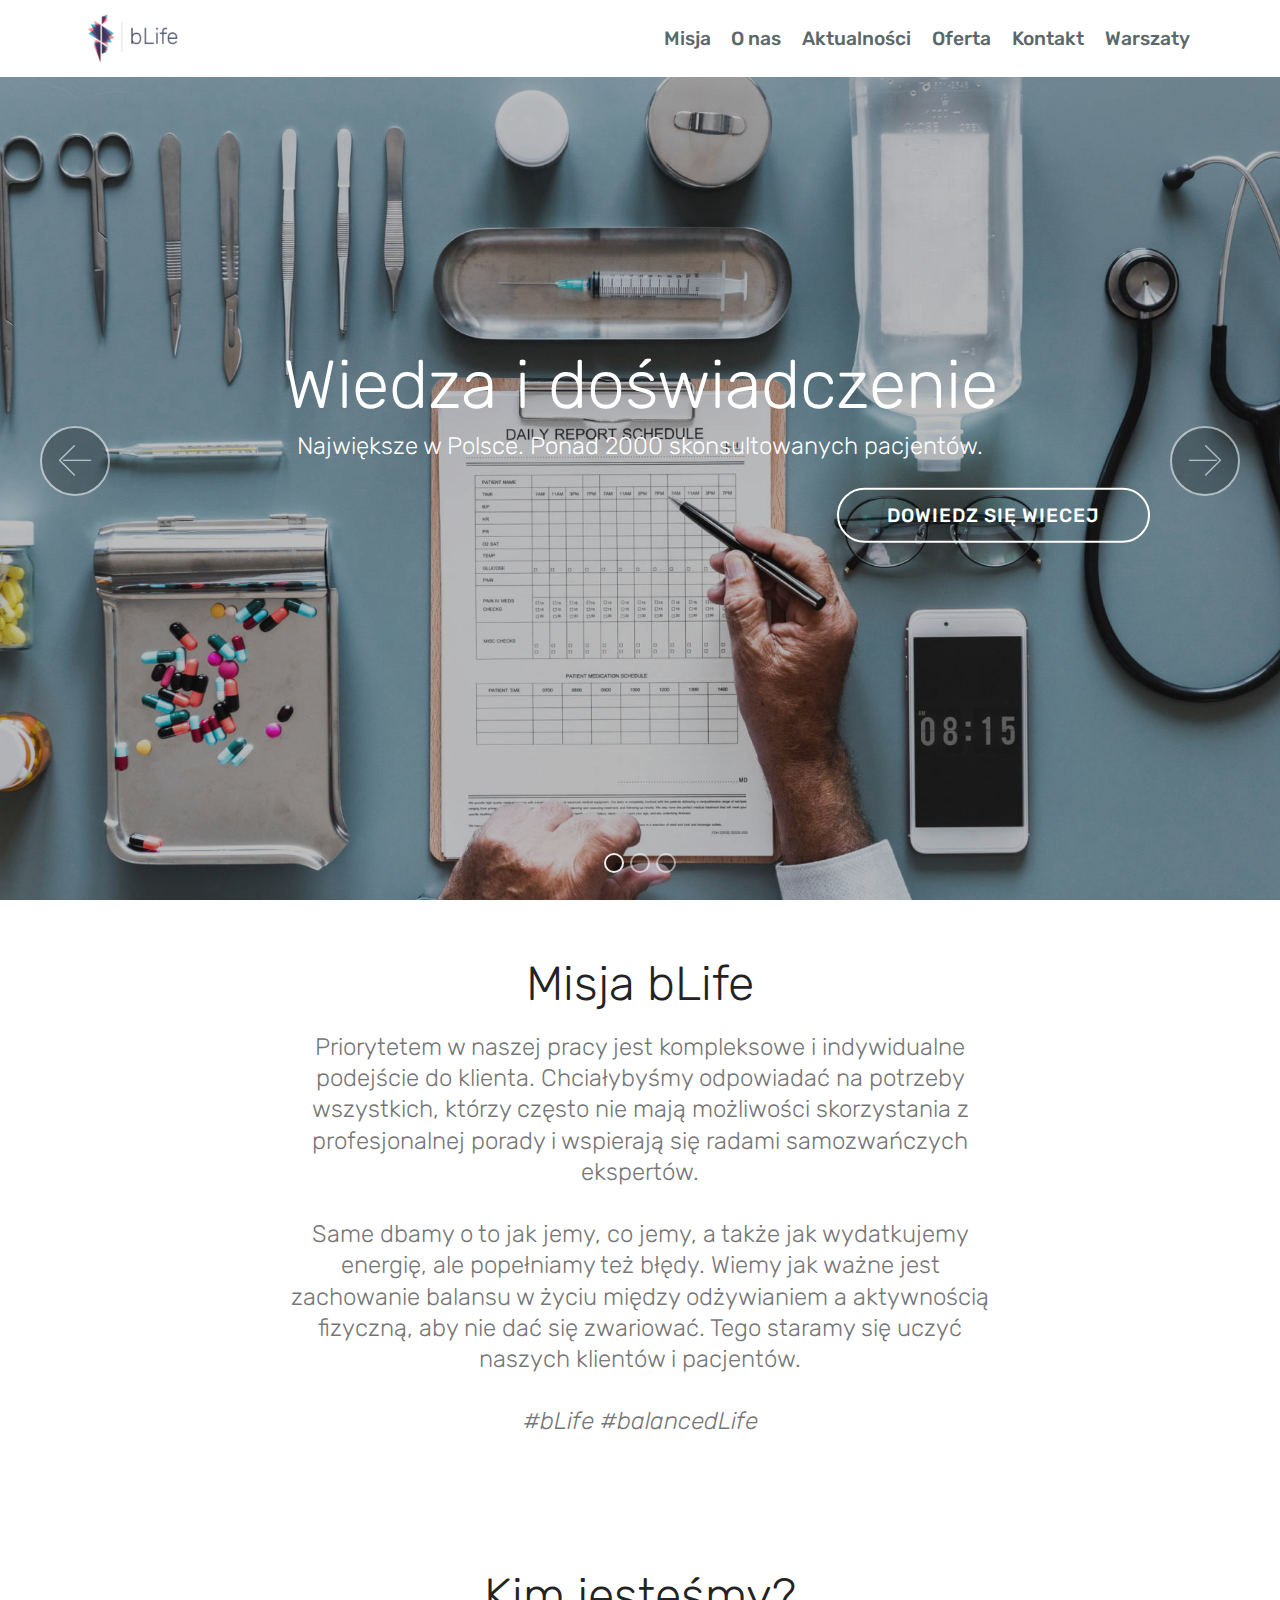
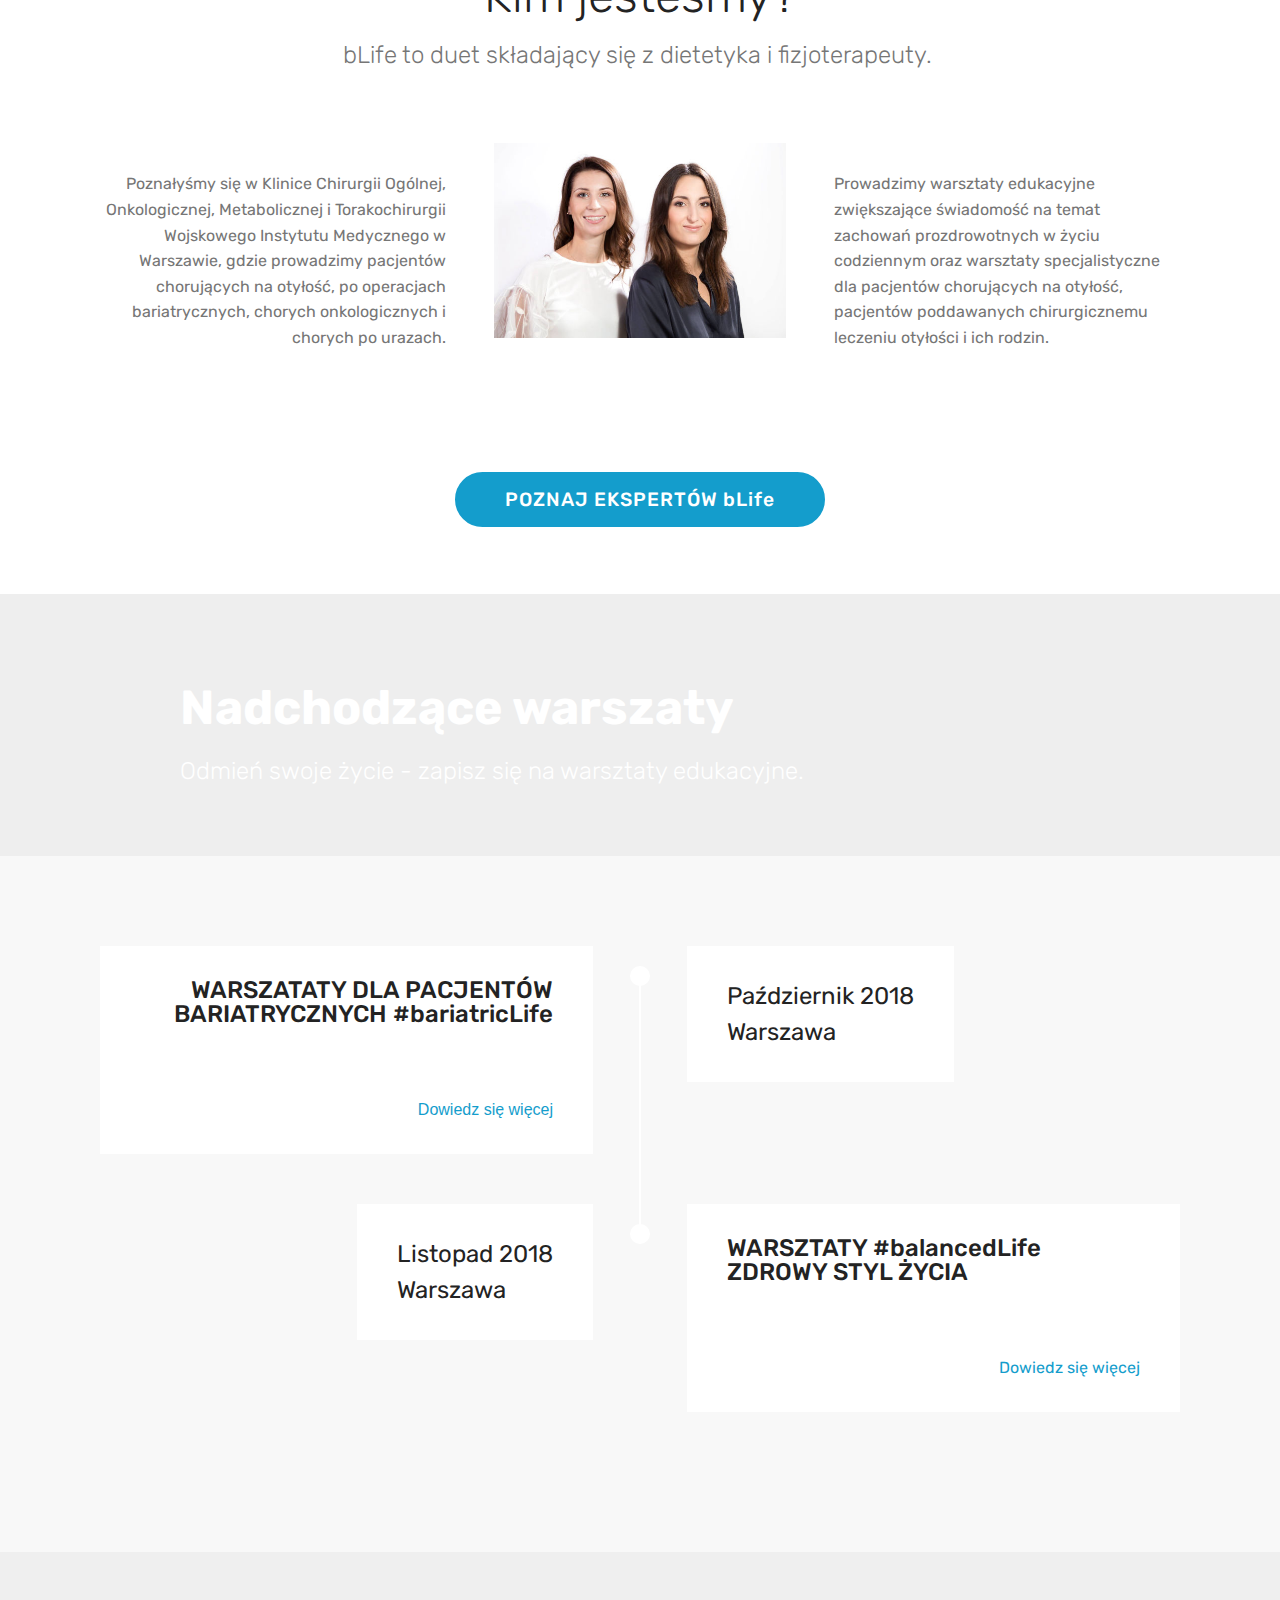
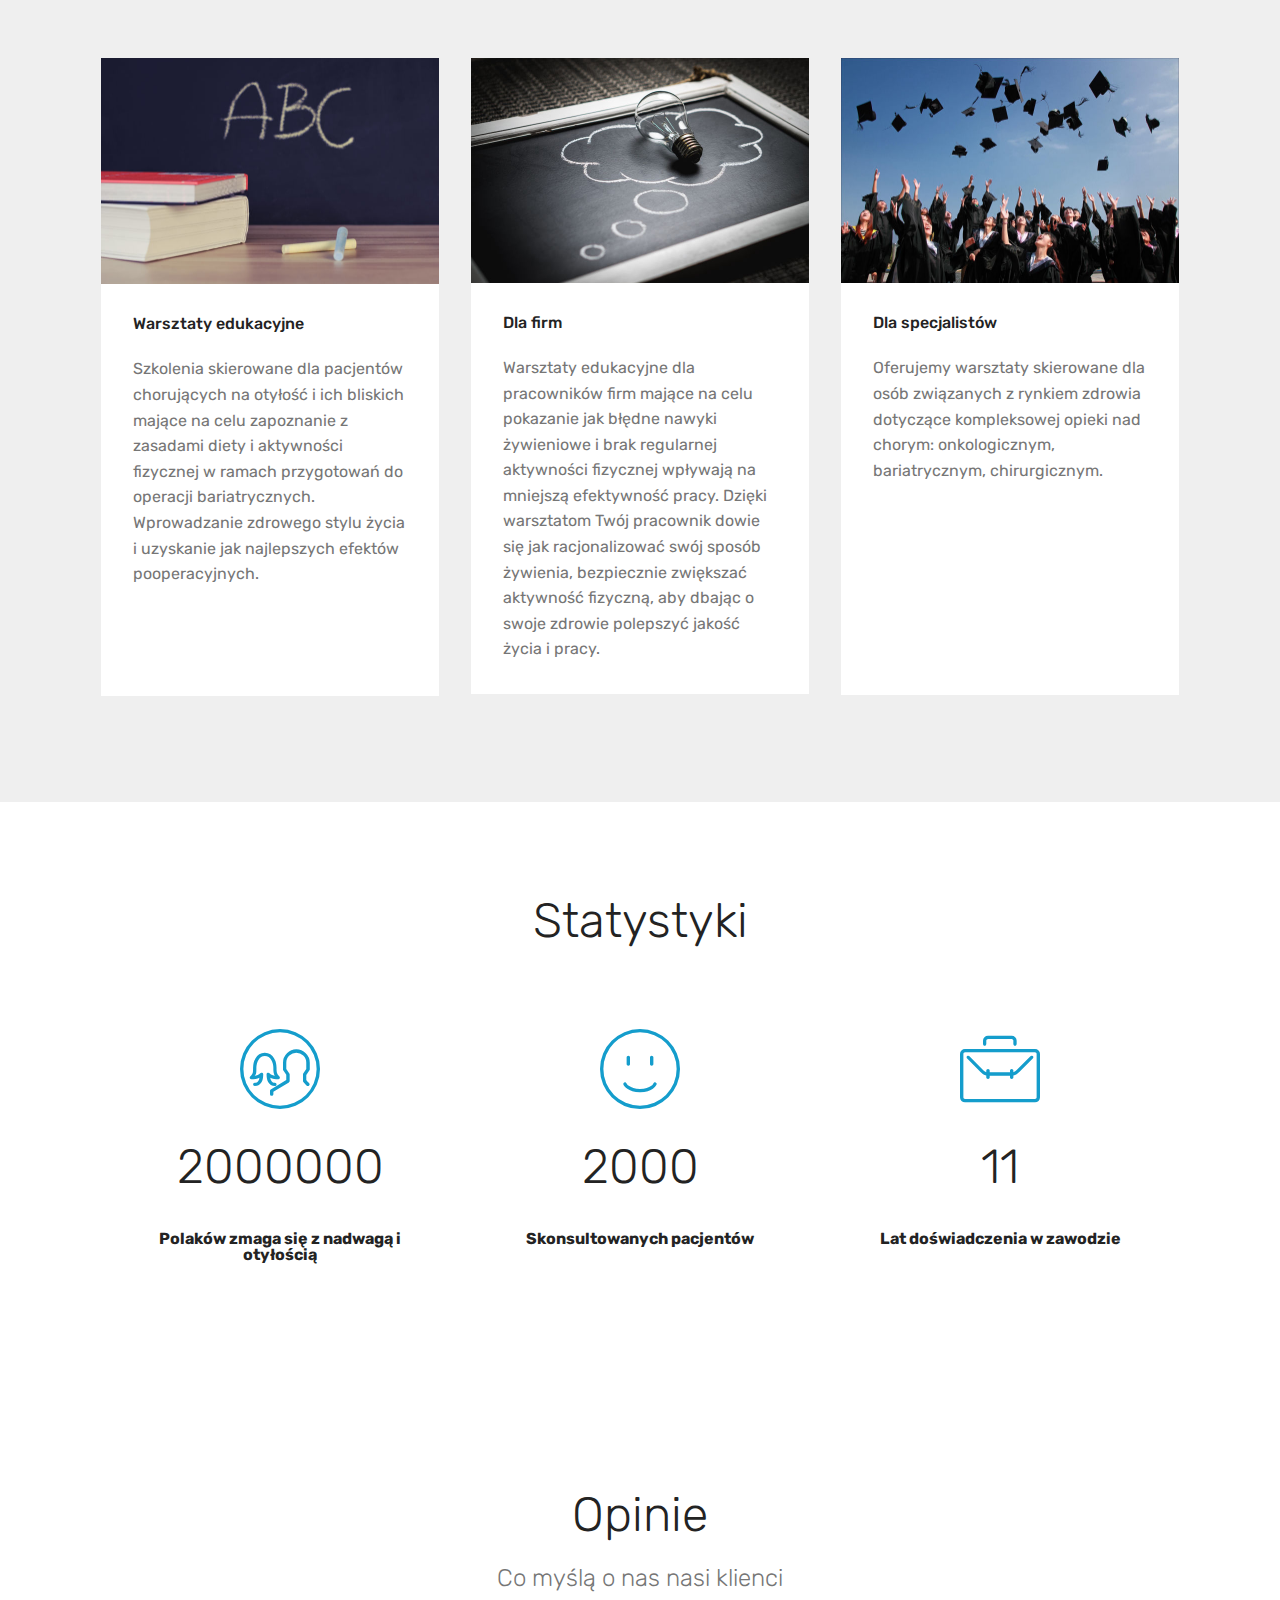
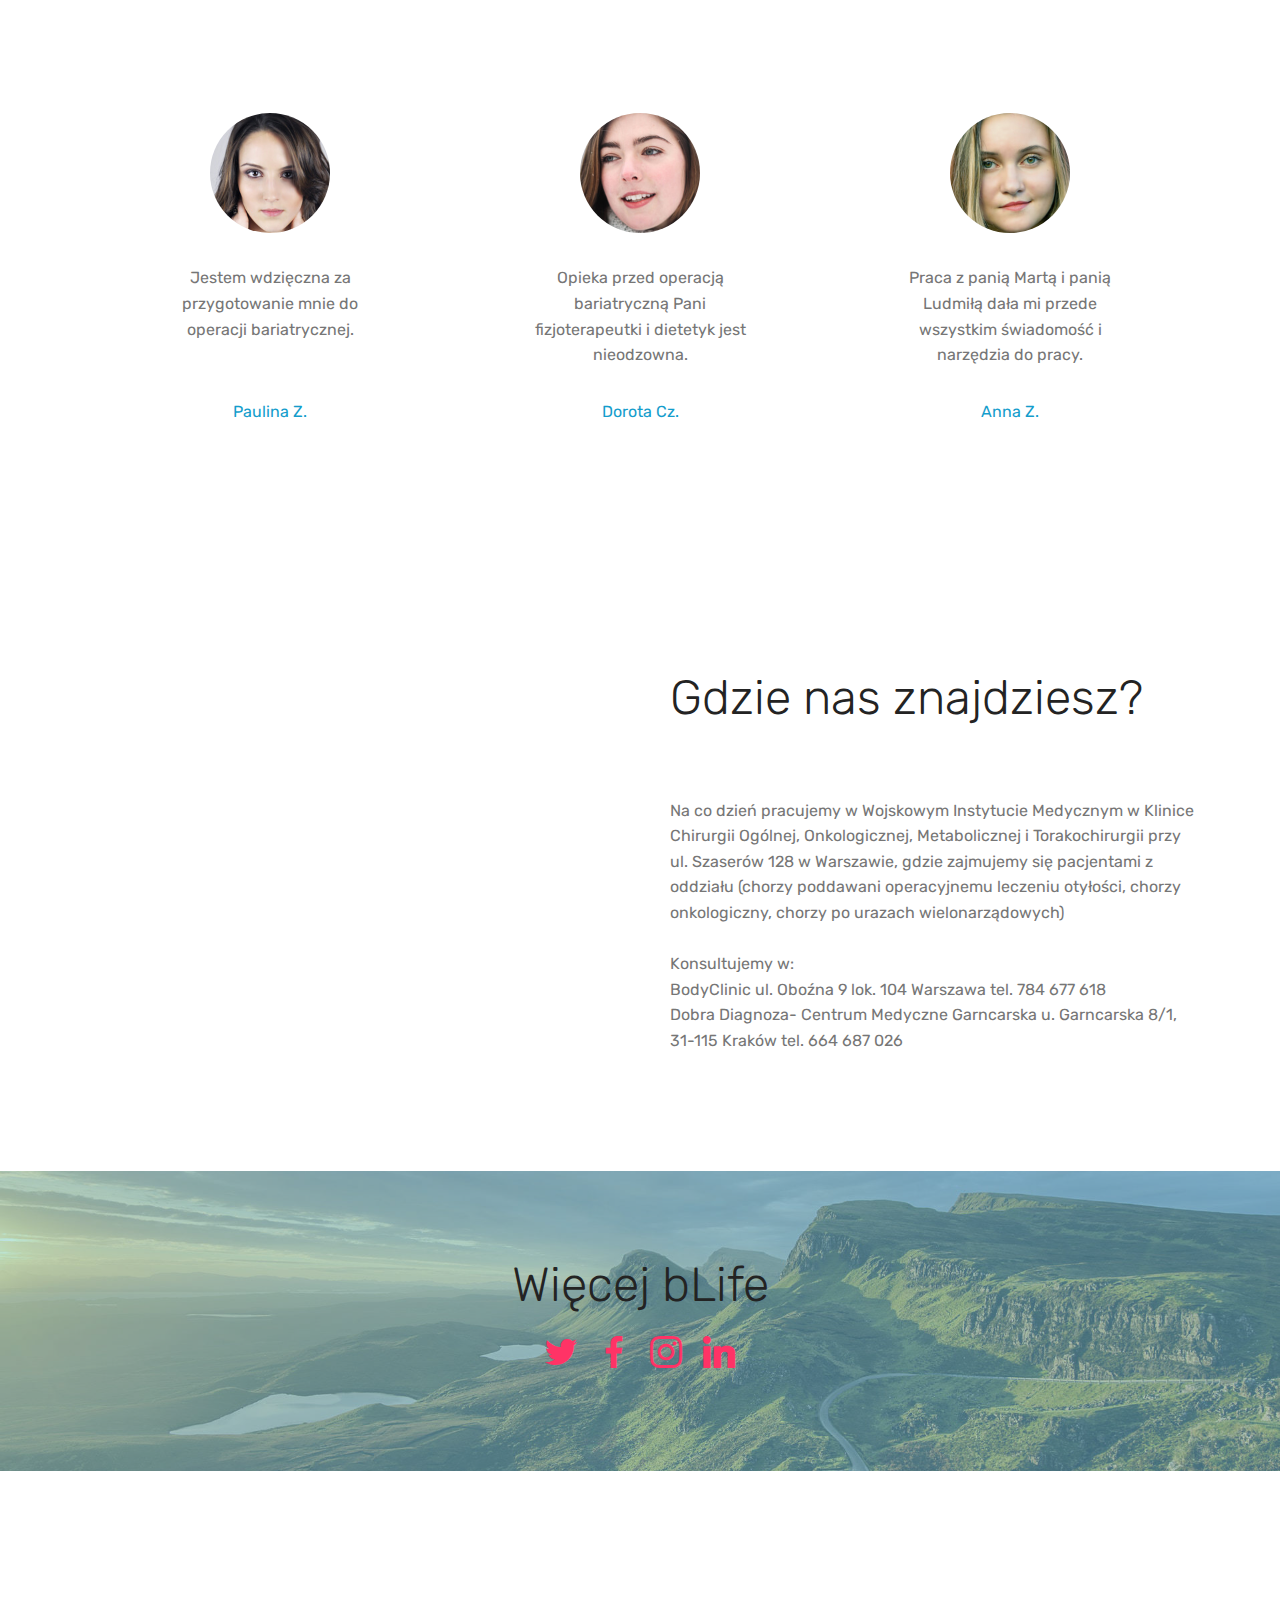
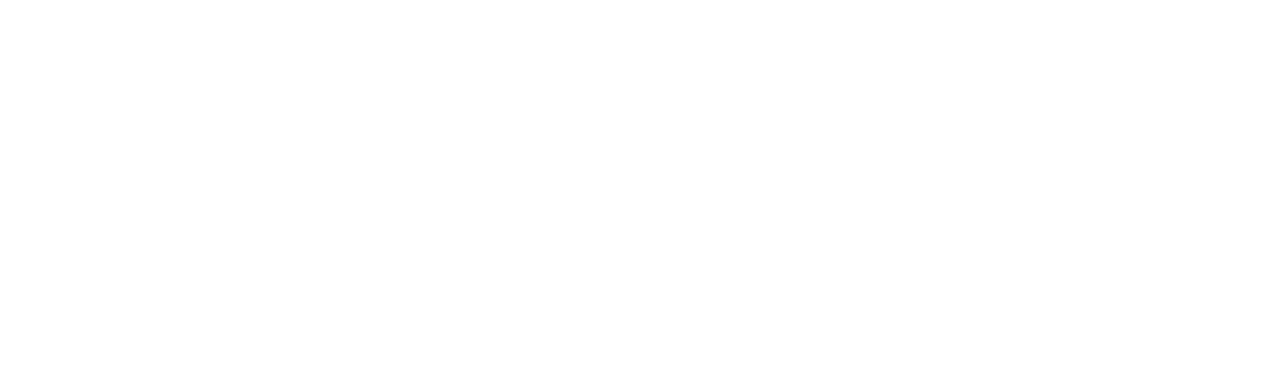
==== index.html @ ea05c424 "create github pages" ====
<!DOCTYPE html>
<html >
<head>
  <!-- Site made with Mobirise Website Builder v4.8.1, https://mobirise.com -->
  <meta charset="UTF-8">
  <meta http-equiv="X-UA-Compatible" content="IE=edge">
  <meta name="generator" content="Mobirise v4.8.1, mobirise.com">
  <meta name="viewport" content="width=device-width, initial-scale=1, minimum-scale=1">
  <link rel="shortcut icon" href="assets/images/logo-122x71.png" type="image/x-icon">
  <meta name="description" content="">
  <title>Home</title>
  <link rel="stylesheet" href="assets/web/assets/mobirise-icons/mobirise-icons.css">
  <link rel="stylesheet" href="assets/tether/tether.min.css">
  <link rel="stylesheet" href="assets/bootstrap/css/bootstrap.min.css">
  <link rel="stylesheet" href="assets/bootstrap/css/bootstrap-grid.min.css">
  <link rel="stylesheet" href="assets/bootstrap/css/bootstrap-reboot.min.css">
  <link rel="stylesheet" href="assets/dropdown/css/style.css">
  <link rel="stylesheet" href="assets/socicon/css/styles.css">
  <link rel="stylesheet" href="assets/theme/css/style.css">
  <link rel="stylesheet" href="assets/mobirise/css/mbr-additional.css" type="text/css">
  
  
  
</head>
<body>
  <section class="menu cid-qMGt1r6FZV" once="menu" id="menu2-m">

    

    <nav class="navbar navbar-expand beta-menu navbar-dropdown align-items-center navbar-fixed-top navbar-toggleable-sm">
        <button class="navbar-toggler navbar-toggler-right" type="button" data-toggle="collapse" data-target="#navbarSupportedContent" aria-controls="navbarSupportedContent" aria-expanded="false" aria-label="Toggle navigation">
            <div class="hamburger">
                <span></span>
                <span></span>
                <span></span>
                <span></span>
            </div>
        </button>
        <div class="menu-logo">
            <div class="navbar-brand">
                <span class="navbar-logo">
                    <a href="index.html">
                        <img src="assets/images/logo-122x71.png" alt="Mobirise" title="" style="height: 3.8rem;">
                    </a>
                </span>
                
            </div>
        </div>
        <div class="collapse navbar-collapse" id="navbarSupportedContent">
            <ul class="navbar-nav nav-dropdown nav-right" data-app-modern-menu="true"><li class="nav-item">
                    <a class="nav-link link text-warning display-4" href="index.html#content4-13">
                        Misja</a>
                </li>
                <li class="nav-item">
                    <a class="nav-link link text-warning display-4" href="index.html#features12-11">
                        O nas</a>
                </li><li class="nav-item"><a class="nav-link link text-warning display-4" href="index.html#info3-t">
                        Aktualności</a></li><li class="nav-item"><a class="nav-link link text-warning display-4" href="index.html#features3-p">
                        Oferta</a></li><li class="nav-item"><a class="nav-link link text-warning display-4" href="index.html#form4-19">
                        Kontakt</a></li><li class="nav-item"><a class="nav-link link text-warning display-4" href="page6.html">
                        Warszaty</a></li></ul>
            
        </div>
    </nav>
</section>

<section class="engine"><a href="https://mobiri.se">Mobirise</a></section><section class="carousel slide cid-qMGsNWtSml" data-interval="false" id="slider1-l">

    

    <div class="full-screen"><div class="mbr-slider slide carousel" data-pause="true" data-keyboard="false" data-ride="carousel" data-interval="4000"><ol class="carousel-indicators"><li data-app-prevent-settings="" data-target="#slider1-l" class=" active" data-slide-to="0"></li><li data-app-prevent-settings="" data-target="#slider1-l" data-slide-to="1"></li><li data-app-prevent-settings="" data-target="#slider1-l" data-slide-to="2"></li></ol><div class="carousel-inner" role="listbox"><div class="carousel-item slider-fullscreen-image active" data-bg-video-slide="false" style="background-image: url(assets/images/aerial-aerial-view-application-935869-2000x1255.jpg);"><div class="container container-slide"><div class="image_wrapper"><div class="mbr-overlay" style="opacity: 0.3; background-color: rgb(35, 35, 35);"></div><img src="assets/images/aerial-aerial-view-application-935869-2000x1255.jpg"><div class="carousel-caption justify-content-center"><div class="col-10 align-right"><h2 class="mbr-fonts-style display-1">Wiedza i doświadczenie</h2><p class="lead mbr-text mbr-fonts-style display-5">Największe w Polsce. Ponad 2000 skonsultowanych pacjentów.<br></p><div class="mbr-section-btn" buttons="0"> <a class="btn  btn-white-outline display-4" href="page9.html">DOWIEDZ SIĘ WIECEJ</a></div></div></div></div></div></div><div class="carousel-item slider-fullscreen-image" data-bg-video-slide="false" style="background-image: url(assets/images/arch-bridge-clouds-814499-2000x1333.jpg);"><div class="container container-slide"><div class="image_wrapper"><div class="mbr-overlay" style="opacity: 0.2; background-color: rgb(35, 35, 35);"></div><img src="assets/images/arch-bridge-clouds-814499-2000x1333.jpg"><div class="carousel-caption justify-content-center"><div class="col-10 align-right"><h2 class="mbr-fonts-style display-1">Bariatria - odzyskaj kontrolę</h2><p class="lead mbr-text mbr-fonts-style display-5">WARSZATATY DLA PACJENTÓW BARIATRYCZNYCH #bariatricLife</p><div class="mbr-section-btn" buttons="0"> <a class="btn  btn-white-outline display-4" href="page3.html">DOWIEDZ SIĘ WIĘCEJ</a></div></div></div></div></div></div><div class="carousel-item slider-fullscreen-image" data-bg-video-slide="false" style="background-image: url(assets/images/adult-aerobics-backlit-248139-2000x979.jpg);"><div class="container container-slide"><div class="image_wrapper"><div class="mbr-overlay" style="opacity: 0.4; background-color: rgb(35, 35, 35);"></div><img src="assets/images/adult-aerobics-backlit-248139-2000x979.jpg"><div class="carousel-caption justify-content-center"><div class="col-10 align-right"><h2 class="mbr-fonts-style display-1">Zdrowy styl życia</h2><p class="lead mbr-text mbr-fonts-style display-5">Żyj świadomie.</p><div class="mbr-section-btn" buttons="0"> <a class="btn  btn-white-outline display-4" href="page4.html">DOWIEDZ SIĘ WIĘCEJ</a> </div></div></div></div></div></div></div><a data-app-prevent-settings="" class="carousel-control carousel-control-prev" role="button" data-slide="prev" href="#slider1-l"><span aria-hidden="true" class="mbri-left mbr-iconfont"></span><span class="sr-only">Previous</span></a><a data-app-prevent-settings="" class="carousel-control carousel-control-next" role="button" data-slide="next" href="#slider1-l"><span aria-hidden="true" class="mbri-right mbr-iconfont"></span><span class="sr-only">Next</span></a></div></div>

</section>

<section class="mbr-section content4 cid-qP1D4vg58e" id="content4-13">

    

    <div class="container">
        <div class="media-container-row">
            <div class="title col-12 col-md-8">
                <h2 class="align-center pb-3 mbr-fonts-style display-2">
                    Misja bLife</h2>
                <h3 class="mbr-section-subtitle align-center mbr-light mbr-fonts-style display-5">Priorytetem w naszej pracy jest kompleksowe i indywidualne podejście do klienta. Chciałybyśmy odpowiadać na potrzeby wszystkich, którzy często nie mają możliwości skorzystania z profesjonalnej porady i wspierają się radami samozwańczych ekspertów. 
<br><br><div>Same dbamy o to jak jemy, co jemy, a także jak wydatkujemy energię, ale popełniamy też błędy. Wiemy jak ważne jest zachowanie balansu w życiu między odżywianiem a aktywnością fizyczną, aby nie dać się zwariować. Tego staramy się uczyć naszych klientów i pacjentów.</div><br><div>
</div><div><em>#bLife #balancedLife
</em></div><div><br></div></h3>
                
            </div>
        </div>
    </div>
</section>

<section class="features12 cid-qP1zQJxTZ8" id="features12-11">
    
    

    

    <div class="container">
        <h2 class="mbr-section-title pb-2 mbr-fonts-style display-2">
            Kim jesteśmy?</h2>
        <h3 class="mbr-section-subtitle pb-3 mbr-fonts-style display-5">bLife to duet składający się z dietetyka i fizjoterapeuty.&nbsp;</h3>

        <div class="media-container-row pt-5">
            <div class="block-content align-right">
                <div class="card pl-3 pr-3 pb-5">
                    <div class="mbr-card-img-title">
                        
                        <div class="mbr-crt-title">
                            <h4 class="card-title py-2 mbr-crt-title mbr-fonts-style display-7"></h4>
                        </div>
                    </div>                

                    <div class="card-box">
                        <p class="mbr-text mbr-section-text mbr-fonts-style display-7">Poznałyśmy się w Klinice Chirurgii Ogólnej, Onkologicznej, Metabolicznej i Torakochirurgii Wojskowego Instytutu Medycznego w Warszawie, gdzie prowadzimy pacjentów chorujących na otyłość, po operacjach bariatrycznych, chorych onkologicznych i chorych po urazach.
<br>
<br>
<br></p>
                    </div>
                </div>

                
            </div>

            <div class="mbr-figure" style="width: 32%;">
                <img src="assets/images/26732867-2016578991957219-1983521747-o-582x388.jpg" alt="Mobirise" title="">
            </div>

            <div class="block-content align-left  ">
                <div class="card pl-3 pr-3 pb-5">
                    <div class="mbr-card-img-title">
                        
                        <div class="mbr-crt-title">
                            <h4 class="card-title py-2 mbr-crt-title mbr-fonts-style display-7"></h4>
                        </div>
                    </div>                

                    <div class="card-box">
                        <p class="mbr-text mbr-section-text mbr-fonts-style display-7">Prowadzimy warsztaty edukacyjne zwiększające świadomość na temat zachowań prozdrowotnych w życiu codziennym oraz warsztaty specjalistyczne dla pacjentów chorujących na otyłość, pacjentów poddawanych chirurgicznemu leczeniu
otyłości i ich rodzin.
<br><br></p>
                    </div>
                </div>

                
            </div>
        </div>
    </div>
</section>

<section class="mbr-section content8 cid-qP1DQpTOX3" id="content8-15">

    

    <div class="container">
        <div class="media-container-row title">
            <div class="col-12 col-md-8">
                <div class="mbr-section-btn align-center"><a class="btn btn-primary display-4" href="page5.html">POZNAJ EKSPERTÓW bLife</a></div>
            </div>
        </div>
    </div>
</section>

<section class="mbr-section info3 cid-qMGD9cd77c mbr-parallax-background" id="info3-t">

    

    

    <div class="container">
        <div class="row justify-content-center">
            <div class="media-container-column title col-12 col-md-10">
                <h2 class="align-left mbr-bold mbr-white pb-3 mbr-fonts-style display-2">Nadchodzące warszaty</h2>
                <h3 class="mbr-section-subtitle align-left mbr-light mbr-white pb-3 mbr-fonts-style display-5">Odmień swoje życie - zapisz się na warsztaty edukacyjne.</h3>
                
                
            </div>
        </div>
    </div>
</section>

<section class="timeline1 cid-qMGudScsGZ" id="timeline1-o">

    

    

    <div class="container align-center">
        
        

        <div class="container timelines-container" mbri-timelines="">
            <div class="row timeline-element reverse separline">      
                 <div class="timeline-date-panel col-xs-12 col-md-6  align-left">         
                    <div class="time-line-date-content">
                        <p class="mbr-timeline-date mbr-fonts-style display-5">Październik 2018<br>Warszawa</p>
                    </div>
                </div>
           <span class="iconBackground"></span>
            <div class="col-xs-12 col-md-6 align-right">
                <div class="timeline-text-content">
                    <h4 class="mbr-timeline-title pb-3 mbr-fonts-style display-5">WARSZATATY DLA PACJENTÓW BARIATRYCZNYCH #bariatricLife<div><br></div></h4>
                    <p class="mbr-timeline-text mbr-fonts-style display-7"></p><p></p><strong><br></strong><p><a href="page3.html">Dowiedz się więcej</a><br></p><p></p>
                 </div>
            </div>
            </div>

            <div class="row timeline-element ">
                <div class="timeline-date-panel col-xs-12 col-md-6 align-right">
                    <div class="time-line-date-content">
                        <p class="mbr-timeline-date mbr-fonts-style display-5">Listopad 2018<br>Warszawa</p>
                    </div>
                </div>
                <span class="iconBackground"></span>
                <div class="col-xs-12 col-md-6 align-left ">
                    <div class="timeline-text-content">
                        <h4 class="mbr-timeline-title pb-3 mbr-fonts-style display-5">WARSZTATY #balancedLife<div>ZDROWY STYL ŻYCIA</div><br><div><br></div></h4>
                        <p class="mbr-timeline-text mbr-fonts-style display-7"><strong><a href="page4.html">Dowiedz się więcej</a></strong><br>
                        </p>
                    </div>
                </div>
            </div> 


            

            


            


            

            

            

            

            

            

            
        </div>
    </div>
</section>

<section class="features3 cid-qMGuoG91HP" id="features3-p">

    

    
    <div class="container">
        <div class="media-container-row">
            <div class="card p-3 col-12 col-md-6 col-lg-4">
                <div class="card-wrapper">
                    <div class="card-img">
                        <img src="assets/images/abc-books-chalk-265076-676x453.jpg" alt="Mobirise" title="">
                    </div>
                    <div class="card-box">
                        <h4 class="card-title mbr-fonts-style display-7">
                            Warsztaty edukacyjne</h4>
                        <p class="mbr-text mbr-fonts-style display-7">
                            Szkolenia skierowane dla pacjentów chorujących na otyłość i ich bliskich mające na celu zapoznanie z zasadami diety i aktywności fizycznej w ramach przygotowań do operacji bariatrycznych. Wprowadzanie zdrowego stylu życia i uzyskanie jak najlepszych efektów pooperacyjnych.<br><br><br><br>
                        </p>
                    </div>
                    
                </div>
            </div>

            <div class="card p-3 col-12 col-md-6 col-lg-4">
                <div class="card-wrapper">
                    <div class="card-img">
                        <img src="assets/images/blackboard-business-chalkboard-355988-676x450.jpg" alt="Mobirise" title="">
                    </div>
                    <div class="card-box">
                        <h4 class="card-title mbr-fonts-style display-7">Dla firm</h4>
                        <p class="mbr-text mbr-fonts-style display-7">
                            Warsztaty edukacyjne dla pracowników firm mające na celu pokazanie jak błędne nawyki żywieniowe i brak regularnej aktywności fizycznej wpływają na mniejszą efektywność pracy. Dzięki warsztatom Twój pracownik dowie się jak racjonalizować swój sposób żywienia, bezpiecznie zwiększać aktywność fizyczną, aby dbając o swoje zdrowie polepszyć jakość życia i pracy.
                        </p>
                    </div>
                    
                </div>
            </div>

            <div class="card p-3 col-12 col-md-6 col-lg-4">
                <div class="card-wrapper">
                    <div class="card-img">
                        <img src="assets/images/accomplishment-celebrate-ceremony-267885-676x451.jpg" alt="Mobirise" title="">
                    </div>
                    <div class="card-box">
                        <h4 class="card-title mbr-fonts-style display-7">
                            Dla specjalistów</h4>
                        <p class="mbr-text mbr-fonts-style display-7">
                            Oferujemy warsztaty skierowane dla osób związanych z rynkiem zdrowia dotyczące kompleksowej opieki nad chorym: onkologicznym, bariatrycznym, chirurgicznym.<br><br><br><br><br><br><br><br>
                        </p>
                    </div>
                    
                </div>
            </div>

            
        </div>
    </div>
</section>

<section class="counters1 counters cid-qMGAe0VBJx" id="counters1-q">

    

    

    <div class="container">
        <h2 class="mbr-section-title pb-3 align-center mbr-fonts-style display-2">
            Statystyki</h2>
        

        <div class="container pt-4 mt-2">
            <div class="media-container-row">
                <div class="card p-3 align-center col-12 col-md-6 col-lg-4">
                    <div class="panel-item p-3">
                        <div class="card-img pb-3">
                            <span class="mbr-iconfont mbri-users"></span>
                        </div>

                        <div class="card-text">
                            <h3 class="count pt-3 pb-3 mbr-fonts-style display-2">2000000</h3>
                            <h4 class="mbr-content-title mbr-bold mbr-fonts-style display-7"><br>Polaków zmaga się z nadwagą i otyłością</h4>
                            <p class="mbr-content-text mbr-fonts-style display-7"></p>
                        </div>
                    </div>
                </div>


                <div class="card p-3 align-center col-12 col-md-6 col-lg-4">
                    <div class="panel-item p-3">
                        <div class="card-img pb-3">
                            <span class="mbr-iconfont mbri-smile-face"></span>
                        </div>
                        <div class="card-text">
                            <h3 class="count pt-3 pb-3 mbr-fonts-style display-2">2000</h3>
                            <h4 class="mbr-content-title mbr-bold mbr-fonts-style display-7"><br>Skonsultowanych pacjentów</h4>
                            <p class="mbr-content-text mbr-fonts-style display-7"></p>
                        </div>
                    </div>
                </div>

                <div class="card p-3 align-center col-12 col-md-6 col-lg-4">
                    <div class="panel-item p-3">
                        <div class="card-img pb-3">
                            <span class="mbr-iconfont mbri-briefcase"></span>
                        </div>
                        <div class="card-text">
                            <h3 class="count pt-3 pb-3 mbr-fonts-style display-2"><p>
                                  11</p></h3>
                            <h4 class="mbr-content-title mbr-bold mbr-fonts-style display-7">Lat doświadczenia w zawodzie</h4>
                            <p class="mbr-content-text mbr-fonts-style display-7"></p>
                        </div>
                    </div>
                </div>


                
            </div>
        </div>
   </div>
</section>

<section class="testimonials1 cid-qMGAnN3MMc" id="testimonials1-r">

    

    
    <div class="container">
        <div class="media-container-row">
            <div class="title col-12 align-center">
                <h2 class="pb-3 mbr-fonts-style display-2">
                    Opinie</h2>
                <h3 class="mbr-section-subtitle mbr-light pb-3 mbr-fonts-style display-5">
                    Co myślą o nas nasi klienci</h3>
            </div>
        </div>
    </div>

    <div class="container pt-3 mt-2">
        <div class="media-container-row">
            <div class="mbr-testimonial p-3 align-center col-12 col-md-6 col-lg-4">
                <div class="panel-item p-3">
                    <div class="card-block">
                        <div class="testimonial-photo">
                            <img src="assets/images/face1.jpg">
                        </div>
                        <p class="mbr-text mbr-fonts-style display-7">Jestem wdzięczna za przygotowanie mnie do operacji bariatrycznej.<br><br></p>
                    </div>
                    <div class="card-footer">
                        <div class="mbr-author-name mbr-bold mbr-fonts-style display-7">
                             <a href="page7.html" target="_blank">Paulina Z.</a></div>
                        <small class="mbr-author-desc mbr-italic mbr-light mbr-fonts-style display-7"></small>
                    </div>
                </div>
            </div>

            <div class="mbr-testimonial p-3 align-center col-12 col-md-6 col-lg-4">
                <div class="panel-item p-3">
                    <div class="card-block">
                        <div class="testimonial-photo">
                            <img src="assets/images/face2.jpg">
                        </div>
                        <p class="mbr-text mbr-fonts-style display-7">Opieka przed operacją bariatryczną Pani fizjoterapeutki i dietetyk jest nieodzowna.</p>
                    </div>
                    <div class="card-footer">
                        <div class="mbr-author-name mbr-bold mbr-fonts-style display-7"><a href="page8.html">Dorota Cz.</a></div>
                        <small class="mbr-author-desc mbr-italic mbr-light mbr-fonts-style display-7"></small>
                    </div>
                </div>
            </div>

            <div class="mbr-testimonial p-3 align-center col-12 col-md-6 col-lg-4">
                <div class="panel-item p-3">
                    <div class="card-block">
                        <div class="testimonial-photo">
                            <img src="assets/images/face3.jpg">
                        </div>
                        <p class="mbr-text mbr-fonts-style display-7">Praca z panią Martą i panią Ludmiłą dała mi przede wszystkim świadomość i narzędzia do pracy.</p>
                    </div>
                    <div class="card-footer">
                        <div class="mbr-author-name mbr-bold mbr-fonts-style display-7">
                             <a href="page10.html">Anna Z.</a></div>
                        <small class="mbr-author-desc mbr-italic mbr-light mbr-fonts-style display-7"></small>
                    </div>
                </div>
            </div>

            

            

            
        </div>
    </div>   
</section>

<section class="mbr-section form4 cid-qP1JP2QoZb" id="form4-19">

    

    
    <div class="container">
        <div class="row">
            <div class="col-md-6">
                <div class="google-map"><iframe frameborder="0" style="border:0" src="https://www.google.com/maps/embed/v1/place?key=AIzaSyA0Dx_boXQiwvdz8sJHoYeZNVTdoWONYkU&amp;q=place_id:ChIJNT_K717MHkcRmF_tvNR9k_U" allowfullscreen=""></iframe></div>
            </div>
            <div class="col-md-6">
                <h2 class="pb-3 align-left mbr-fonts-style display-2">Gdzie nas znajdziesz?&nbsp;</h2>
                <div>
                    <div class="icon-block pb-3">
                        
                        
                    </div>
                    <div class="icon-contacts pb-3">
                        
                        <p class="mbr-text align-left mbr-fonts-style display-7"><br>Na co dzień pracujemy w Wojskowym Instytucie Medycznym w Klinice Chirurgii Ogólnej, Onkologicznej, Metabolicznej i Torakochirurgii przy ul. Szaserów 128 w Warszawie, gdzie zajmujemy się pacjentami z oddziału (chorzy poddawani operacyjnemu leczeniu otyłości, chorzy onkologiczny, chorzy po urazach wielonarządowych)
<br>
<br>Konsultujemy w:
<br>BodyClinic ul. Oboźna 9 lok. 104 Warszawa tel. 784 677 618
<br>Dobra Diagnoza- Centrum Medyczne Garncarska u. Garncarska 8/1, 31-115 Kraków tel. 664 687 026
<br>
<br></p>
                    </div>
                </div>
                
            </div>
        </div>
    </div>
</section>

<section class="cid-qP1JIMLqlM" id="social-buttons2-17">

    

    <div class="mbr-overlay" style="opacity: 0.5; background-color: rgb(124, 209, 246);">
    </div>

    <div class="container">
        <div class="media-container-row">
            <div class="col-md-8 align-center">
                <h2 class="pb-3 mbr-fonts-style display-2">Więcej bLife</h2>
                <div class="social-list pl-0 mb-0">
                    <a href="https://twitter.com/mobirise" target="_blank">
                        <span class="px-2 socicon-twitter socicon mbr-iconfont mbr-iconfont-social"></span>
                    </a>
                    <a href="https://web.facebook.com/ebariatriapl/" target="_blank">
                        <span class="px-2 mbr-iconfont mbr-iconfont-social socicon-facebook socicon"></span>
                    </a>
                    <a href="https://www.instagram.com/ebariatria.pl/" target="_blank">
                        <span class="px-2 mbr-iconfont mbr-iconfont-social socicon-instagram socicon"></span>
                    </a>
                    <a href="https://www.youtube.com/c/mobirise" target="_blank">
                        <span class="px-2 mbr-iconfont mbr-iconfont-social socicon-linkedin socicon"></span>
                    </a>
                    <a href="https://plus.google.com/u/0/+Mobirise" target="_blank">
                        
                    </a>
                    <a href="https://www.behance.net/Mobirise" target="_blank">
                        
                    </a>
                </div>
            </div>
        </div>
    </div>
</section>

<section class="footer4 cid-qMGAqLuE3d mbr-reveal" id="footer4-s">

    

    

    <div class="container">
        <div class="media-container-row content mbr-white">
            <div class="col-md-3 col-sm-4">
                <div class="mb-3 img-logo">
                    
                        <img src="assets/images/logowhite-330x193.png" alt="Mobirise" title="">
                    
                </div>
                <p class="mb-3 mbr-fonts-style foot-title display-7">bLife</p>
                <p class="mbr-text mbr-fonts-style mbr-links-column display-7">Materiały dla mediów<br><br></p>
            </div>
            <div class="col-md-4 col-sm-8">
                <p class="mb-4 foot-title mbr-fonts-style display-7"></p>
                <p class="mbr-text mbr-fonts-style foot-text display-7">#bLife #balancedLife</p>
            </div>
            <div class="col-md-4 offset-md-1 col-sm-12">
                <p class="mb-4 foot-title mbr-fonts-style display-7">
                    Newsletter</p>
                <p class="mbr-text mbr-fonts-style form-text display-7">
                    Ciekawe artykuły, porady i materiały.</p>
                <div class="media-container-column" data-form-type="formoid">
                    

                    <form class="form-inline" action="http://www.tvn24.pl" method="post">
                        
                        <div class="form-group">
                            <input type="email" class="form-control input-sm input-inverse my-2" name="email" required="" data-form-field="Email" placeholder="Email" id="email-footer4-s">
                        </div>
                        <div class="input-group-btn m-2"><button href="" class="btn btn-primary display-4" type="submit" role="button">Zapisz się</button></div>
                    </form>
                </div>
                <p class="mb-4 mbr-fonts-style foot-title display-7"><br>Więcej bLife</p>
                <div class="social-list pl-0 mb-0">
                        <div class="soc-item">
                            <a href="https://twitter.com/mobirise" target="_blank">
                                <span class="socicon-twitter socicon mbr-iconfont mbr-iconfont-social"></span>
                            </a>
                        </div>
                        <div class="soc-item">
                            <a href="https://web.facebook.com/ebariatriapl/" target="_blank">
                                <span class="mbr-iconfont mbr-iconfont-social socicon-facebook socicon"></span>
                            </a>
                        </div>
                        <div class="soc-item">
                            <a href="https://www.instagram.com/ebariatria.pl/" target="_blank">
                                <span class="mbr-iconfont mbr-iconfont-social socicon-instagram socicon" style=""></span>
                            </a>
                        </div>
                        <div class="soc-item">
                            <a href="https://instagram.com/mobirise" target="_blank">
                                <span class="mbr-iconfont mbr-iconfont-social socicon-linkedin socicon"></span>
                            </a>
                        </div>
                        
                        
                </div>
            </div>
        </div>
        <div class="footer-lower">
            <div class="media-container-row">
                <div class="col-sm-12">
                    <hr>
                </div>
            </div>
            <div class="media-container-row mbr-white">
                <div class="col-sm-12 copyright">
                    <p class="mbr-text mbr-fonts-style display-7">
                        © Copyright 2018 bLife - Wszelkie prawa zastrzeżone</p>
                </div>
            </div>
        </div>
    </div>
</section>


  <script src="assets/web/assets/jquery/jquery.min.js"></script>
  <script src="assets/popper/popper.min.js"></script>
  <script src="assets/tether/tether.min.js"></script>
  <script src="assets/bootstrap/js/bootstrap.min.js"></script>
  <script src="assets/smoothscroll/smooth-scroll.js"></script>
  <script src="assets/dropdown/js/script.min.js"></script>
  <script src="assets/touchswipe/jquery.touch-swipe.min.js"></script>
  <script src="assets/ytplayer/jquery.mb.ytplayer.min.js"></script>
  <script src="assets/vimeoplayer/jquery.mb.vimeo_player.js"></script>
  <script src="assets/bootstrapcarouselswipe/bootstrap-carousel-swipe.js"></script>
  <script src="assets/parallax/jarallax.min.js"></script>
  <script src="assets/viewportchecker/jquery.viewportchecker.js"></script>
  <script src="assets/sociallikes/social-likes.js"></script>
  <script src="assets/theme/js/script.js"></script>
  <script src="assets/slidervideo/script.js"></script>
  <script src="assets/formoid/formoid.min.js"></script>
  
  
</body>
</html>
---- assets/web/assets/mobirise-icons/mobirise-icons.css ----
@font-face {
  font-family: 'MobiriseIcons';
  src:  url('mobirise-icons.eot?spat4u');
  src:  url('mobirise-icons.eot?spat4u#iefix') format('embedded-opentype'),
    url('mobirise-icons.ttf?spat4u') format('truetype'),
    url('mobirise-icons.woff?spat4u') format('woff'),
    url('mobirise-icons.svg?spat4u#MobiriseIcons') format('svg');
  font-weight: normal;
  font-style: normal;
}

[class^="mbri-"], [class*=" mbri-"] {
  /* use !important to prevent issues with browser extensions that change fonts */
  font-family: MobiriseIcons !important;
  speak: none;
  font-style: normal;
  font-weight: normal;
  font-variant: normal;
  text-transform: none;
  line-height: 1;

  /* Better Font Rendering =========== */
  -webkit-font-smoothing: antialiased;
  -moz-osx-font-smoothing: grayscale;
}

.mbri-add-submenu:before {
  content: "\e900";
}
.mbri-alert:before {
  content: "\e901";
}
.mbri-align-center:before {
  content: "\e902";
}
.mbri-align-justify:before {
  content: "\e903";
}
.mbri-align-left:before {
  content: "\e904";
}
.mbri-align-right:before {
  content: "\e905";
}
.mbri-android:before {
  content: "\e906";
}
.mbri-apple:before {
  content: "\e907";
}
.mbri-arrow-down:before {
  content: "\e908";
}
.mbri-arrow-next:before {
  content: "\e909";
}
.mbri-arrow-prev:before {
  content: "\e90a";
}
.mbri-arrow-up:before {
  content: "\e90b";
}
.mbri-bold:before {
  content: "\e90c";
}
.mbri-bookmark:before {
  content: "\e90d";
}
.mbri-bootstrap:before {
  content: "\e90e";
}
.mbri-briefcase:before {
  content: "\e90f";
}
.mbri-browse:before {
  content: "\e910";
}
.mbri-bulleted-list:before {
  content: "\e911";
}
.mbri-calendar:before {
  content: "\e912";
}
.mbri-camera:before {
  content: "\e913";
}
.mbri-cart-add:before {
  content: "\e914";
}
.mbri-cart-full:before {
  content: "\e915";
}
.mbri-cash:before {
  content: "\e916";
}
.mbri-change-style:before {
  content: "\e917";
}
.mbri-chat:before {
  content: "\e918";
}
.mbri-clock:before {
  content: "\e919";
}
.mbri-close:before {
  content: "\e91a";
}
.mbri-cloud:before {
  content: "\e91b";
}
.mbri-code:before {
  content: "\e91c";
}
.mbri-contact-form:before {
  content: "\e91d";
}
.mbri-credit-card:before {
  content: "\e91e";
}
.mbri-cursor-click:before {
  content: "\e91f";
}
.mbri-cust-feedback:before {
  content: "\e920";
}
.mbri-database:before {
  content: "\e921";
}
.mbri-delivery:before {
  content: "\e922";
}
.mbri-desktop:before {
  content: "\e923";
}
.mbri-devices:before {
  content: "\e924";
}
.mbri-down:before {
  content: "\e925";
}
.mbri-download:before {
  content: "\e989";
}
.mbri-drag-n-drop:before {
  content: "\e927";
}
.mbri-drag-n-drop2:before {
  content: "\e928";
}
.mbri-edit:before {
  content: "\e929";
}
.mbri-edit2:before {
  content: "\e92a";
}
.mbri-error:before {
  content: "\e92b";
}
.mbri-extension:before {
  content: "\e92c";
}
.mbri-features:before {
  content: "\e92d";
}
.mbri-file:before {
  content: "\e92e";
}
.mbri-flag:before {
  content: "\e92f";
}
.mbri-folder:before {
  content: "\e930";
}
.mbri-gift:before {
  content: "\e931";
}
.mbri-github:before {
  content: "\e932";
}
.mbri-globe:before {
  content: "\e933";
}
.mbri-globe-2:before {
  content: "\e934";
}
.mbri-growing-chart:before {
  content: "\e935";
}
.mbri-hearth:before {
  content: "\e936";
}
.mbri-help:before {
  content: "\e937";
}
.mbri-home:before {
  content: "\e938";
}
.mbri-hot-cup:before {
  content: "\e939";
}
.mbri-idea:before {
  content: "\e93a";
}
.mbri-image-gallery:before {
  content: "\e93b";
}
.mbri-image-slider:before {
  content: "\e93c";
}
.mbri-info:before {
  content: "\e93d";
}
.mbri-italic:before {
  content: "\e93e";
}
.mbri-key:before {
  content: "\e93f";
}
.mbri-laptop:before {
  content: "\e940";
}
.mbri-layers:before {
  content: "\e941";
}
.mbri-left-right:before {
  content: "\e942";
}
.mbri-left:before {
  content: "\e943";
}
.mbri-letter:before {
  content: "\e944";
}
.mbri-like:before {
  content: "\e945";
}
.mbri-link:before {
  content: "\e946";
}
.mbri-lock:before {
  content: "\e947";
}
.mbri-login:before {
  content: "\e948";
}
.mbri-logout:before {
  content: "\e949";
}
.mbri-magic-stick:before {
  content: "\e94a";
}
.mbri-map-pin:before {
  content: "\e94b";
}
.mbri-menu:before {
  content: "\e94c";
}
.mbri-mobile:before {
  content: "\e94d";
}
.mbri-mobile2:before {
  content: "\e94e";
}
.mbri-mobirise:before {
  content: "\e94f";
}
.mbri-more-horizontal:before {
  content: "\e950";
}
.mbri-more-vertical:before {
  content: "\e951";
}
.mbri-music:before {
  content: "\e952";
}
.mbri-new-file:before {
  content: "\e953";
}
.mbri-numbered-list:before {
  content: "\e954";
}
.mbri-opened-folder:before {
  content: "\e955";
}
.mbri-pages:before {
  content: "\e956";
}
.mbri-paper-plane:before {
  content: "\e957";
}
.mbri-paperclip:before {
  content: "\e958";
}
.mbri-photo:before {
  content: "\e959";
}
.mbri-photos:before {
  content: "\e95a";
}
.mbri-pin:before {
  content: "\e95b";
}
.mbri-play:before {
  content: "\e95c";
}
.mbri-plus:before {
  content: "\e95d";
}
.mbri-preview:before {
  content: "\e95e";
}
.mbri-print:before {
  content: "\e95f";
}
.mbri-protect:before {
  content: "\e960";
}
.mbri-question:before {
  content: "\e961";
}
.mbri-quote-left:before {
  content: "\e962";
}
.mbri-quote-right:before {
  content: "\e963";
}
.mbri-refresh:before {
  content: "\e964";
}
.mbri-responsive:before {
  content: "\e965";
}
.mbri-right:before {
  content: "\e966";
}
.mbri-rocket:before {
  content: "\e967";
}
.mbri-sad-face:before {
  content: "\e968";
}
.mbri-sale:before {
  content: "\e969";
}
.mbri-save:before {
  content: "\e96a";
}
.mbri-search:before {
  content: "\e96b";
}
.mbri-setting:before {
  content: "\e96c";
}
.mbri-setting2:before {
  content: "\e96d";
}
.mbri-setting3:before {
  content: "\e96e";
}
.mbri-share:before {
  content: "\e96f";
}
.mbri-shopping-bag:before {
  content: "\e970";
}
.mbri-shopping-basket:before {
  content: "\e971";
}
.mbri-shopping-cart:before {
  content: "\e972";
}
.mbri-sites:before {
  content: "\e973";
}
.mbri-smile-face:before {
  content: "\e974";
}
.mbri-speed:before {
  content: "\e975";
}
.mbri-star:before {
  content: "\e976";
}
.mbri-success:before {
  content: "\e977";
}
.mbri-sun:before {
  content: "\e978";
}
.mbri-sun2:before {
  content: "\e979";
}
.mbri-tablet:before {
  content: "\e97a";
}
.mbri-tablet-vertical:before {
  content: "\e97b";
}
.mbri-target:before {
  content: "\e97c";
}
.mbri-timer:before {
  content: "\e97d";
}
.mbri-to-ftp:before {
  content: "\e97e";
}
.mbri-to-local-drive:before {
  content: "\e97f";
}
.mbri-touch-swipe:before {
  content: "\e980";
}
.mbri-touch:before {
  content: "\e981";
}
.mbri-trash:before {
  content: "\e982";
}
.mbri-underline:before {
  content: "\e983";
}
.mbri-unlink:before {
  content: "\e984";
}
.mbri-unlock:before {
  content: "\e985";
}
.mbri-up-down:before {
  content: "\e986";
}
.mbri-up:before {
  content: "\e987";
}
.mbri-update:before {
  content: "\e988";
}
.mbri-upload:before {
 content: "\e926"; 
}
.mbri-user:before {
  content: "\e98a";
}
.mbri-user2:before {
  content: "\e98b";
}
.mbri-users:before {
  content: "\e98c";
}
.mbri-video:before {
  content: "\e98d";
}
.mbri-video-play:before {
  content: "\e98e";
}
.mbri-watch:before {
  content: "\e98f";
}
.mbri-website-theme:before {
  content: "\e990";
}
.mbri-wifi:before {
  content: "\e991";
}
.mbri-windows:before {
  content: "\e992";
}
.mbri-zoom-out:before {
  content: "\e993";
}
.mbri-redo:before {
  content: "\e994";
}
.mbri-undo:before {
  content: "\e995";
}
---- assets/dropdown/css/style.css ----
.navbar-dropdown {
  left: 0;
  padding: 0;
  position: absolute;
  right: 0;
  top: 0;
  transition: all 0.45s ease;
  z-index: 1030;
  background: #282828; }
  .navbar-dropdown .navbar-logo {
    margin-right: 0.8rem;
    transition: margin 0.3s ease-in-out;
    vertical-align: middle; }
    .navbar-dropdown .navbar-logo img {
      height: 3.125rem;
      transition: all 0.3s ease-in-out; }
    .navbar-dropdown .navbar-logo.mbr-iconfont {
      font-size: 3.125rem;
      line-height: 3.125rem; }
  .navbar-dropdown .navbar-caption {
    font-weight: 700;
    white-space: normal;
    vertical-align: -4px;
    line-height: 3.125rem !important; }
    .navbar-dropdown .navbar-caption, .navbar-dropdown .navbar-caption:hover {
      color: inherit;
      text-decoration: none; }
  .navbar-dropdown .mbr-iconfont + .navbar-caption {
    vertical-align: -1px; }
  .navbar-dropdown.navbar-fixed-top {
    position: fixed; }
  .navbar-dropdown .navbar-brand span {
    vertical-align: -4px; }
  .navbar-dropdown.bg-color.transparent {
    background: none; }
  .navbar-dropdown.navbar-short .navbar-brand {
    padding: 0.625rem 0; }
    .navbar-dropdown.navbar-short .navbar-brand span {
      vertical-align: -1px; }
  .navbar-dropdown.navbar-short .navbar-caption {
    line-height: 2.375rem !important;
    vertical-align: -2px; }
  .navbar-dropdown.navbar-short .navbar-logo {
    margin-right: 0.5rem; }
    .navbar-dropdown.navbar-short .navbar-logo img {
      height: 2.375rem; }
    .navbar-dropdown.navbar-short .navbar-logo.mbr-iconfont {
      font-size: 2.375rem;
      line-height: 2.375rem; }
  .navbar-dropdown.navbar-short .mbr-table-cell {
    height: 3.625rem; }
  .navbar-dropdown .navbar-close {
    left: 0.6875rem;
    position: fixed;
    top: 0.75rem;
    z-index: 1000; }
  .navbar-dropdown .hamburger-icon {
    content: "";
    display: inline-block;
    vertical-align: middle;
    width: 16px;
    -webkit-box-shadow: 0 -6px 0 1px #282828,0 0 0 1px #282828,0 6px 0 1px #282828;
    -moz-box-shadow: 0 -6px 0 1px #282828,0 0 0 1px #282828,0 6px 0 1px #282828;
    box-shadow: 0 -6px 0 1px #282828,0 0 0 1px #282828,0 6px 0 1px #282828; }

.dropdown-menu .dropdown-toggle[data-toggle="dropdown-submenu"]::after {
  border-bottom: 0.35em solid transparent;
  border-left: 0.35em solid;
  border-right: 0;
  border-top: 0.35em solid transparent;
  margin-left: 0.3rem; }

.dropdown-menu .dropdown-item:focus {
  outline: 0; }

.nav-dropdown {
  font-size: 0.75rem;
  font-weight: 500;
  height: auto !important; }
  .nav-dropdown .nav-btn {
    padding-left: 1rem; }
  .nav-dropdown .link {
    margin: .667em 1.667em;
    font-weight: 500;
    padding: 0;
    transition: color .2s ease-in-out; }
    .nav-dropdown .link.dropdown-toggle {
      margin-right: 2.583em; }
      .nav-dropdown .link.dropdown-toggle::after {
        margin-left: .25rem;
        border-top: 0.35em solid;
        border-right: 0.35em solid transparent;
        border-left: 0.35em solid transparent;
        border-bottom: 0; }
      .nav-dropdown .link.dropdown-toggle[aria-expanded="true"] {
        margin: 0;
        padding: 0.667em 3.263em  0.667em 1.667em; }
  .nav-dropdown .link::after,
  .nav-dropdown .dropdown-item::after {
    color: inherit; }
  .nav-dropdown .btn {
    font-size: 0.75rem;
    font-weight: 700;
    letter-spacing: 0;
    margin-bottom: 0;
    padding-left: 1.25rem;
    padding-right: 1.25rem; }
  .nav-dropdown .dropdown-menu {
    border-radius: 0;
    border: 0;
    left: 0;
    margin: 0;
    padding-bottom: 1.25rem;
    padding-top: 1.25rem;
    position: relative; }
  .nav-dropdown .dropdown-submenu {
    margin-left: 0.125rem;
    top: 0; }
  .nav-dropdown .dropdown-item {
    font-weight: 500;
    line-height: 2;
    padding: 0.3846em 4.615em 0.3846em 1.5385em;
    position: relative;
    transition: color .2s ease-in-out, background-color .2s ease-in-out; }
    .nav-dropdown .dropdown-item::after {
      margin-top: -0.3077em;
      position: absolute;
      right: 1.1538em;
      top: 50%; }
    .nav-dropdown .dropdown-item:focus, .nav-dropdown .dropdown-item:hover {
      background: none; }

@media (max-width: 767px) {
  .nav-dropdown.navbar-toggleable-sm {
    bottom: 0;
    display: none;
    left: 0;
    overflow-x: hidden;
    position: fixed;
    top: 0;
    transform: translateX(-100%);
    -ms-transform: translateX(-100%);
    -webkit-transform: translateX(-100%);
    width: 18.75rem;
    z-index: 999; } }
.nav-dropdown.navbar-toggleable-xl {
  bottom: 0;
  display: none;
  left: 0;
  overflow-x: hidden;
  position: fixed;
  top: 0;
  transform: translateX(-100%);
  -ms-transform: translateX(-100%);
  -webkit-transform: translateX(-100%);
  width: 18.75rem;
  z-index: 999; }

.nav-dropdown-sm {
  display: block !important;
  overflow-x: hidden;
  overflow: auto;
  padding-top: 3.875rem; }
  .nav-dropdown-sm::after {
    content: "";
    display: block;
    height: 3rem;
    width: 100%; }
  .nav-dropdown-sm.collapse.in ~ .navbar-close {
    display: block !important; }
  .nav-dropdown-sm.collapsing, .nav-dropdown-sm.collapse.in {
    transform: translateX(0);
    -ms-transform: translateX(0);
    -webkit-transform: translateX(0);
    transition: all 0.25s ease-out;
    -webkit-transition: all 0.25s ease-out;
    background: #282828; }
  .nav-dropdown-sm.collapsing[aria-expanded="false"] {
    transform: translateX(-100%);
    -ms-transform: translateX(-100%);
    -webkit-transform: translateX(-100%); }
  .nav-dropdown-sm .nav-item {
    display: block;
    margin-left: 0 !important;
    padding-left: 0; }
  .nav-dropdown-sm .link,
  .nav-dropdown-sm .dropdown-item {
    border-top: 1px dotted rgba(255, 255, 255, 0.1);
    font-size: 0.8125rem;
    line-height: 1.6;
    margin: 0 !important;
    padding: 0.875rem 2.4rem 0.875rem 1.5625rem !important;
    position: relative;
    white-space: normal; }
    .nav-dropdown-sm .link:focus, .nav-dropdown-sm .link:hover,
    .nav-dropdown-sm .dropdown-item:focus,
    .nav-dropdown-sm .dropdown-item:hover {
      background: rgba(0, 0, 0, 0.2) !important;
      color: #c0a375; }
  .nav-dropdown-sm .nav-btn {
    position: relative;
    padding: 1.5625rem 1.5625rem 0 1.5625rem; }
    .nav-dropdown-sm .nav-btn::before {
      border-top: 1px dotted rgba(255, 255, 255, 0.1);
      content: "";
      left: 0;
      position: absolute;
      top: 0;
      width: 100%; }
    .nav-dropdown-sm .nav-btn + .nav-btn {
      padding-top: 0.625rem; }
      .nav-dropdown-sm .nav-btn + .nav-btn::before {
        display: none; }
  .nav-dropdown-sm .btn {
    padding: 0.625rem 0; }
  .nav-dropdown-sm .dropdown-toggle[data-toggle="dropdown-submenu"]::after {
    margin-left: .25rem;
    border-top: 0.35em solid;
    border-right: 0.35em solid transparent;
    border-left: 0.35em solid transparent;
    border-bottom: 0; }
  .nav-dropdown-sm .dropdown-toggle[data-toggle="dropdown-submenu"][aria-expanded="true"]::after {
    border-top: 0;
    border-right: 0.35em solid transparent;
    border-left: 0.35em solid transparent;
    border-bottom: 0.35em solid; }
  .nav-dropdown-sm .dropdown-menu {
    margin: 0;
    padding: 0;
    position: relative;
    top: 0;
    left: 0;
    width: 100%;
    border: 0;
    float: none;
    border-radius: 0;
    background: none; }
  .nav-dropdown-sm .dropdown-submenu {
    left: 100%;
    margin-left: 0.125rem;
    margin-top: -1.25rem;
    top: 0; }

.navbar-toggleable-sm .nav-dropdown .dropdown-menu {
  position: absolute; }

.navbar-toggleable-sm .nav-dropdown .dropdown-submenu {
  left: 100%;
  margin-left: 0.125rem;
  margin-top: -1.25rem;
  top: 0; }

.navbar-toggleable-sm.opened .nav-dropdown .dropdown-menu {
  position: relative; }

.navbar-toggleable-sm.opened .nav-dropdown .dropdown-submenu {
  left: 0;
  margin-left: 00rem;
  margin-top: 0rem;
  top: 0; }

.is-builder .nav-dropdown.collapsing {
  transition: none !important; }

/*# sourceMappingURL=style.css.map */
---- assets/socicon/css/styles.css ----
@charset "UTF-8";

@font-face {
  font-family: "socicon";
  src:url("../fonts/socicon.eot");
  src:url("../fonts/socicon.eot?#iefix") format("embedded-opentype"),
    url("../fonts/socicon.woff") format("woff"),
    url("../fonts/socicon.ttf") format("truetype"),
    url("../fonts/socicon.svg#socicon") format("svg");
  font-weight: normal;
  font-style: normal;

}

[data-icon]:before {
  font-family: "socicon" !important;
  content: attr(data-icon);
  font-style: normal !important;
  font-weight: normal !important;
  font-variant: normal !important;
  text-transform: none !important;
  speak: none;
  line-height: 1;
  -webkit-font-smoothing: antialiased;
  -moz-osx-font-smoothing: grayscale;
}

[class^="socicon-"]:before,
[class*=" socicon-"]:before {
  font-family: "socicon" !important;
  font-style: normal !important;
  font-weight: normal !important;
  font-variant: normal !important;
  text-transform: none !important;
  speak: none;
  line-height: 1;
  -webkit-font-smoothing: antialiased;
  -moz-osx-font-smoothing: grayscale;
}

.socicon-modelmayhem:before {
  content: "\e000";
}
.socicon-mixcloud:before {
  content: "\e001";
}
.socicon-drupal:before {
  content: "\e002";
}
.socicon-swarm:before {
  content: "\e003";
}
.socicon-istock:before {
  content: "\e004";
}
.socicon-yammer:before {
  content: "\e005";
}
.socicon-ello:before {
  content: "\e006";
}
.socicon-stackoverflow:before {
  content: "\e007";
}
.socicon-persona:before {
  content: "\e008";
}
.socicon-triplej:before {
  content: "\e009";
}
.socicon-houzz:before {
  content: "\e00a";
}
.socicon-rss:before {
  content: "\e00b";
}
.socicon-paypal:before {
  content: "\e00c";
}
.socicon-odnoklassniki:before {
  content: "\e00d";
}
.socicon-airbnb:before {
  content: "\e00e";
}
.socicon-periscope:before {
  content: "\e00f";
}
.socicon-outlook:before {
  content: "\e010";
}
.socicon-coderwall:before {
  content: "\e011";
}
.socicon-tripadvisor:before {
  content: "\e012";
}
.socicon-appnet:before {
  content: "\e013";
}
.socicon-goodreads:before {
  content: "\e014";
}
.socicon-tripit:before {
  content: "\e015";
}
.socicon-lanyrd:before {
  content: "\e016";
}
.socicon-slideshare:before {
  content: "\e017";
}
.socicon-buffer:before {
  content: "\e018";
}
.socicon-disqus:before {
  content: "\e019";
}
.socicon-vkontakte:before {
  content: "\e01a";
}
.socicon-whatsapp:before {
  content: "\e01b";
}
.socicon-patreon:before {
  content: "\e01c";
}
.socicon-storehouse:before {
  content: "\e01d";
}
.socicon-pocket:before {
  content: "\e01e";
}
.socicon-mail:before {
  content: "\e01f";
}
.socicon-blogger:before {
  content: "\e020";
}
.socicon-technorati:before {
  content: "\e021";
}
.socicon-reddit:before {
  content: "\e022";
}
.socicon-dribbble:before {
  content: "\e023";
}
.socicon-stumbleupon:before {
  content: "\e024";
}
.socicon-digg:before {
  content: "\e025";
}
.socicon-envato:before {
  content: "\e026";
}
.socicon-behance:before {
  content: "\e027";
}
.socicon-delicious:before {
  content: "\e028";
}
.socicon-deviantart:before {
  content: "\e029";
}
.socicon-forrst:before {
  content: "\e02a";
}
.socicon-play:before {
  content: "\e02b";
}
.socicon-zerply:before {
  content: "\e02c";
}
.socicon-wikipedia:before {
  content: "\e02d";
}
.socicon-apple:before {
  content: "\e02e";
}
.socicon-flattr:before {
  content: "\e02f";
}
.socicon-github:before {
  content: "\e030";
}
.socicon-renren:before {
  content: "\e031";
}
.socicon-friendfeed:before {
  content: "\e032";
}
.socicon-newsvine:before {
  content: "\e033";
}
.socicon-identica:before {
  content: "\e034";
}
.socicon-bebo:before {
  content: "\e035";
}
.socicon-zynga:before {
  content: "\e036";
}
.socicon-steam:before {
  content: "\e037";
}
.socicon-xbox:before {
  content: "\e038";
}
.socicon-windows:before {
  content: "\e039";
}
.socicon-qq:before {
  content: "\e03a";
}
.socicon-douban:before {
  content: "\e03b";
}
.socicon-meetup:before {
  content: "\e03c";
}
.socicon-playstation:before {
  content: "\e03d";
}
.socicon-android:before {
  content: "\e03e";
}
.socicon-snapchat:before {
  content: "\e03f";
}
.socicon-twitter:before {
  content: "\e040";
}
.socicon-facebook:before {
  content: "\e041";
}
.socicon-googleplus:before {
  content: "\e042";
}
.socicon-pinterest:before {
  content: "\e043";
}
.socicon-foursquare:before {
  content: "\e044";
}
.socicon-yahoo:before {
  content: "\e045";
}
.socicon-skype:before {
  content: "\e046";
}
.socicon-yelp:before {
  content: "\e047";
}
.socicon-feedburner:before {
  content: "\e048";
}
.socicon-linkedin:before {
  content: "\e049";
}
.socicon-viadeo:before {
  content: "\e04a";
}
.socicon-xing:before {
  content: "\e04b";
}
.socicon-myspace:before {
  content: "\e04c";
}
.socicon-soundcloud:before {
  content: "\e04d";
}
.socicon-spotify:before {
  content: "\e04e";
}
.socicon-grooveshark:before {
  content: "\e04f";
}
.socicon-lastfm:before {
  content: "\e050";
}
.socicon-youtube:before {
  content: "\e051";
}
.socicon-vimeo:before {
  content: "\e052";
}
.socicon-dailymotion:before {
  content: "\e053";
}
.socicon-vine:before {
  content: "\e054";
}
.socicon-flickr:before {
  content: "\e055";
}
.socicon-500px:before {
  content: "\e056";
}
.socicon-wordpress:before {
  content: "\e058";
}
.socicon-tumblr:before {
  content: "\e059";
}
.socicon-twitch:before {
  content: "\e05a";
}
.socicon-8tracks:before {
  content: "\e05b";
}
.socicon-amazon:before {
  content: "\e05c";
}
.socicon-icq:before {
  content: "\e05d";
}
.socicon-smugmug:before {
  content: "\e05e";
}
.socicon-ravelry:before {
  content: "\e05f";
}
.socicon-weibo:before {
  content: "\e060";
}
.socicon-baidu:before {
  content: "\e061";
}
.socicon-angellist:before {
  content: "\e062";
}
.socicon-ebay:before {
  content: "\e063";
}
.socicon-imdb:before {
  content: "\e064";
}
.socicon-stayfriends:before {
  content: "\e065";
}
.socicon-residentadvisor:before {
  content: "\e066";
}
.socicon-google:before {
  content: "\e067";
}
.socicon-yandex:before {
  content: "\e068";
}
.socicon-sharethis:before {
  content: "\e069";
}
.socicon-bandcamp:before {
  content: "\e06a";
}
.socicon-itunes:before {
  content: "\e06b";
}
.socicon-deezer:before {
  content: "\e06c";
}
.socicon-telegram:before {
  content: "\e06e";
}
.socicon-openid:before {
  content: "\e06f";
}
.socicon-amplement:before {
  content: "\e070";
}
.socicon-viber:before {
  content: "\e071";
}
.socicon-zomato:before {
  content: "\e072";
}
.socicon-draugiem:before {
  content: "\e074";
}
.socicon-endomodo:before {
  content: "\e075";
}
.socicon-filmweb:before {
  content: "\e076";
}
.socicon-stackexchange:before {
  content: "\e077";
}
.socicon-wykop:before {
  content: "\e078";
}
.socicon-teamspeak:before {
  content: "\e079";
}
.socicon-teamviewer:before {
  content: "\e07a";
}
.socicon-ventrilo:before {
  content: "\e07b";
}
.socicon-younow:before {
  content: "\e07c";
}
.socicon-raidcall:before {
  content: "\e07d";
}
.socicon-mumble:before {
  content: "\e07e";
}
.socicon-medium:before {
  content: "\e06d";
}
.socicon-bebee:before {
  content: "\e07f";
}
.socicon-hitbox:before {
  content: "\e080";
}
.socicon-reverbnation:before {
  content: "\e081";
}
.socicon-formulr:before {
  content: "\e082";
}
.socicon-instagram:before {
  content: "\e057";
}
.socicon-battlenet:before {
  content: "\e083";
}
.socicon-chrome:before {
  content: "\e084";
}
.socicon-discord:before {
  content: "\e086";
}
.socicon-issuu:before {
  content: "\e087";
}
.socicon-macos:before {
  content: "\e088";
}
.socicon-firefox:before {
  content: "\e089";
}
.socicon-opera:before {
  content: "\e08d";
}
.socicon-keybase:before {
  content: "\e090";
}
.socicon-alliance:before {
  content: "\e091";
}
.socicon-livejournal:before {
  content: "\e092";
}
.socicon-googlephotos:before {
  content: "\e093";
}
.socicon-horde:before {
  content: "\e094";
}
.socicon-etsy:before {
  content: "\e095";
}
.socicon-zapier:before {
  content: "\e096";
}
.socicon-google-scholar:before {
  content: "\e097";
}
.socicon-researchgate:before {
  content: "\e098";
}
.socicon-wechat:before {
  content: "\e099";
}
.socicon-strava:before {
  content: "\e09a";
}
.socicon-line:before {
  content: "\e09b";
}
.socicon-lyft:before {
  content: "\e09c";
}
.socicon-uber:before {
  content: "\e09d";
}
.socicon-songkick:before {
  content: "\e09e";
}
.socicon-viewbug:before {
  content: "\e09f";
}
.socicon-googlegroups:before {
  content: "\e0a0";
}
.socicon-quora:before {
  content: "\e073";
}
.socicon-diablo:before {
  content: "\e085";
}
.socicon-blizzard:before {
  content: "\e0a1";
}
.socicon-hearthstone:before {
  content: "\e08b";
}
.socicon-heroes:before {
  content: "\e08a";
}
.socicon-overwatch:before {
  content: "\e08c";
}
.socicon-warcraft:before {
  content: "\e08e";
}
.socicon-starcraft:before {
  content: "\e08f";
}
.socicon-beam:before {
  content: "\e0a2";
}
.socicon-curse:before {
  content: "\e0a3";
}
.socicon-player:before {
  content: "\e0a4";
}
.socicon-streamjar:before {
  content: "\e0a5";
}
.socicon-nintendo:before {
  content: "\e0a6";
}
.socicon-hellocoton:before {
  content: "\e0a7";
}
---- assets/theme/css/style.css ----
/*!
 * Mobirise v4 theme (https://mobirise.com/)
 * Copyright 2017 Mobirise
 */
section {
  background-color: #eeeeee; }

section,
.container,
.container-fluid {
  position: relative;
  word-wrap: break-word; }

a.mbr-iconfont:hover {
  text-decoration: none; }

.article .lead p, .article .lead ul, .article .lead ol, .article .lead pre, .article .lead blockquote {
  margin-bottom: 0; }

a {
  font-style: normal;
  font-weight: 400;
  cursor: pointer; }
  a, a:hover {
    text-decoration: none; }

figure {
  margin-bottom: 0; }

body {
  color: #232323; }

h1, h2, h3, h4, h5, h6,
.h1, .h2, .h3, .h4, .h5, .h6,
.display-1, .display-2, .display-3, .display-4 {
  line-height: 1;
  word-break: break-word;
  word-wrap: break-word; }

b, strong {
  font-weight: bold; }

blockquote {
  padding: 10px 0 10px 20px;
  position: relative;
  border-left: 2px solid;
  border-color: #ff3366; }

input:-webkit-autofill, input:-webkit-autofill:hover, input:-webkit-autofill:focus, input:-webkit-autofill:active {
  transition-delay: 9999s;
  transition-property: background-color, color; }

textarea[type="hidden"] {
  display: none; }

body {
  position: relative; }

section {
  background-position: 50% 50%;
  background-repeat: no-repeat;
  background-size: cover; }
  section .mbr-background-video,
  section .mbr-background-video-preview {
    position: absolute;
    bottom: 0;
    left: 0;
    right: 0;
    top: 0; }

.hidden {
  visibility: hidden; }

.mbr-z-index20 {
  z-index: 20; }

/*! Base colors */
.mbr-white {
  color: #ffffff; }

.mbr-black {
  color: #000000; }

.mbr-bg-white {
  background-color: #ffffff; }

.mbr-bg-black {
  background-color: #000000; }

/*! Text-aligns */
.align-left {
  text-align: left; }

.align-center {
  text-align: center; }

.align-right {
  text-align: right; }

@media (max-width: 767px) {
  .align-left, .align-center, .align-right, .mbr-section-btn, .mbr-section-title {
    text-align: center; } }
/*! Font-weight  */
.mbr-light {
  font-weight: 300; }

.mbr-regular {
  font-weight: 400; }

.mbr-semibold {
  font-weight: 500; }

.mbr-bold {
  font-weight: 700; }

/*! Media  */
.media-size-item {
  -webkit-flex: 1 1 auto;
  -moz-flex: 1 1 auto;
  -ms-flex: 1 1 auto;
  -o-flex: 1 1 auto;
  flex: 1 1 auto; }

.media-content {
  -webkit-flex-basis: 100%;
  flex-basis: 100%; }

.media-container-row {
  display: -ms-flexbox;
  display: -webkit-flex;
  display: flex;
  -webkit-flex-direction: row;
  -ms-flex-direction: row;
  flex-direction: row;
  -webkit-flex-wrap: wrap;
  -ms-flex-wrap: wrap;
  flex-wrap: wrap;
  -webkit-justify-content: center;
  -ms-flex-pack: center;
  justify-content: center;
  -webkit-align-content: center;
  -ms-flex-line-pack: center;
  align-content: center;
  -webkit-align-items: start;
  -ms-flex-align: start;
  align-items: start; }
  .media-container-row .media-size-item {
    width: 400px; }

.media-container-column {
  display: -ms-flexbox;
  display: -webkit-flex;
  display: flex;
  -webkit-flex-direction: column;
  -ms-flex-direction: column;
  flex-direction: column;
  -webkit-flex-wrap: wrap;
  -ms-flex-wrap: wrap;
  flex-wrap: wrap;
  -webkit-justify-content: center;
  -ms-flex-pack: center;
  justify-content: center;
  -webkit-align-content: center;
  -ms-flex-line-pack: center;
  align-content: center;
  -webkit-align-items: stretch;
  -ms-flex-align: stretch;
  align-items: stretch; }
  .media-container-column > * {
    width: 100%; }

@media (min-width: 992px) {
  .media-container-row {
    -webkit-flex-wrap: nowrap;
    -ms-flex-wrap: nowrap;
    flex-wrap: nowrap; } }
figure {
  overflow: hidden; }

figure[mbr-media-size] {
  transition: width 0.1s; }

.mbr-figure img, .mbr-figure iframe {
  display: block;
  width: 100%; }

.card {
  background-color: transparent;
  border: none; }

.card-img {
  text-align: center;
  flex-shrink: 0; }

.media {
  max-width: 100%;
  margin: 0 auto; }

.mbr-figure {
  -ms-flex-item-align: center;
  -ms-grid-row-align: center;
  -webkit-align-self: center;
  align-self: center; }

.media-container > div {
  max-width: 100%; }

.mbr-figure img, .card-img img {
  width: 100%; }

@media (max-width: 991px) {
  .media-size-item {
    width: auto !important; }

  .media {
    width: auto; }

  .mbr-figure {
    width: 100% !important; } }
/*! Buttons */
.mbr-section-btn {
  margin-left: -.25rem;
  margin-right: -.25rem;
  font-size: 0; }

nav .mbr-section-btn {
  margin-left: 0rem;
  margin-right: 0rem; }

/*! Btn icon margin */
.btn .mbr-iconfont, .btn.btn-sm .mbr-iconfont {
  cursor: pointer;
  margin-right: 0.5rem; }

.btn.btn-md .mbr-iconfont, .btn.btn-md .mbr-iconfont {
  margin-right: 0.8rem; }

.mbr-regular {
  font-weight: 400; }

.mbr-semibold {
  font-weight: 500; }

.mbr-bold {
  font-weight: 700; }

[type="submit"] {
  -webkit-appearance: none; }

/*! Full-screen */
.mbr-fullscreen .mbr-overlay {
  min-height: 100vh; }

.mbr-fullscreen {
  display: flex;
  display: -webkit-flex;
  display: -moz-flex;
  display: -ms-flex;
  display: -o-flex;
  align-items: center;
  -webkit-align-items: center;
  min-height: 100vh;
  padding-top: 3rem;
  padding-bottom: 3rem; }

/*! Map */
.map {
  height: 25rem;
  position: relative; }
  .map iframe {
    width: 100%;
    height: 100%; }

/* Form */
.form-asterisk {
  font-family: initial;
  position: absolute;
  top: -2px;
  font-weight: normal; }

/*! Scroll to top arrow */
.mbr-arrow-up {
  bottom: 25px;
  right: 90px;
  position: fixed;
  text-align: right;
  z-index: 5000;
  color: #ffffff;
  font-size: 32px;
  transform: rotate(180deg);
  -webkit-transform: rotate(180deg); }

.mbr-arrow-up a {
  background: rgba(0, 0, 0, 0.2);
  border-radius: 3px;
  color: #fff;
  display: inline-block;
  height: 60px;
  width: 60px;
  outline-style: none !important;
  position: relative;
  text-decoration: none;
  transition: all .3s ease-in-out;
  cursor: pointer;
  text-align: center; }
  .mbr-arrow-up a:hover {
    background-color: rgba(0, 0, 0, 0.4); }
  .mbr-arrow-up a i {
    line-height: 60px; }

.mbr-arrow-up-icon {
  display: block;
  color: #fff; }

.mbr-arrow-up-icon::before {
  content: "\203a";
  display: inline-block;
  font-family: serif;
  font-size: 32px;
  line-height: 1;
  font-style: normal;
  position: relative;
  top: 6px;
  left: -4px;
  -webkit-transform: rotate(-90deg);
  transform: rotate(-90deg); }

/*! Arrow Down */
.mbr-arrow {
  position: absolute;
  bottom: 45px;
  left: 50%;
  width: 60px;
  height: 60px;
  cursor: pointer;
  background-color: rgba(80, 80, 80, 0.5);
  border-radius: 50%;
  -webkit-transform: translateX(-50%);
  transform: translateX(-50%); }
  .mbr-arrow > a {
    display: inline-block;
    text-decoration: none;
    outline-style: none;
    -webkit-animation: arrowdown 1.7s ease-in-out infinite;
    animation: arrowdown 1.7s ease-in-out infinite; }
    .mbr-arrow > a > i {
      position: absolute;
      top: -2px;
      left: 15px;
      font-size: 2rem; }

@keyframes arrowdown {
  0% {
    transform: translateY(0px);
    -webkit-transform: translateY(0px); }
  50% {
    transform: translateY(-5px);
    -webkit-transform: translateY(-5px); }
  100% {
    transform: translateY(0px);
    -webkit-transform: translateY(0px); } }
@-webkit-keyframes arrowdown {
  0% {
    transform: translateY(0px);
    -webkit-transform: translateY(0px); }
  50% {
    transform: translateY(-5px);
    -webkit-transform: translateY(-5px); }
  100% {
    transform: translateY(0px);
    -webkit-transform: translateY(0px); } }
@media (max-width: 500px) {
  .mbr-arrow-up {
    left: 50%;
    right: auto;
    transform: translateX(-50%) rotate(180deg);
    -webkit-transform: translateX(-50%) rotate(180deg); } }
/*Gradients animation*/
@keyframes gradient-animation {
  from {
    background-position: 0% 100%;
    animation-timing-function: ease-in-out; }
  to {
    background-position: 100% 0%;
    animation-timing-function: ease-in-out; } }
@-webkit-keyframes gradient-animation {
  from {
    background-position: 0% 100%;
    animation-timing-function: ease-in-out; }
  to {
    background-position: 100% 0%;
    animation-timing-function: ease-in-out; } }
.bg-gradient {
  background-size: 200% 200%;
  animation: gradient-animation 5s infinite alternate;
  -webkit-animation: gradient-animation 5s infinite alternate; }

.menu .navbar-brand {
  display: -webkit-flex; }
  .menu .navbar-brand span {
    display: flex;
    display: -webkit-flex; }
  .menu .navbar-brand .navbar-caption-wrap {
    display: -webkit-flex; }
  .menu .navbar-brand .navbar-logo img {
    display: -webkit-flex; }
@media (min-width: 768px) and (max-width: 991px) {
  .menu .navbar-toggleable-sm .navbar-nav {
    display: -webkit-box;
    display: -webkit-flex;
    display: -ms-flexbox; } }
@media (min-width: 992px) {
  .menu .navbar-nav.nav-dropdown {
    display: -webkit-flex; }
  .menu .navbar-toggleable-sm .navbar-collapse {
    display: -webkit-flex !important; } }

/*# sourceMappingURL=style.css.map */
.engine {
	position: absolute;
	text-indent: -2400px;
	text-align: center;
	padding: 0;
	top: 0;
	left: -2400px;
}
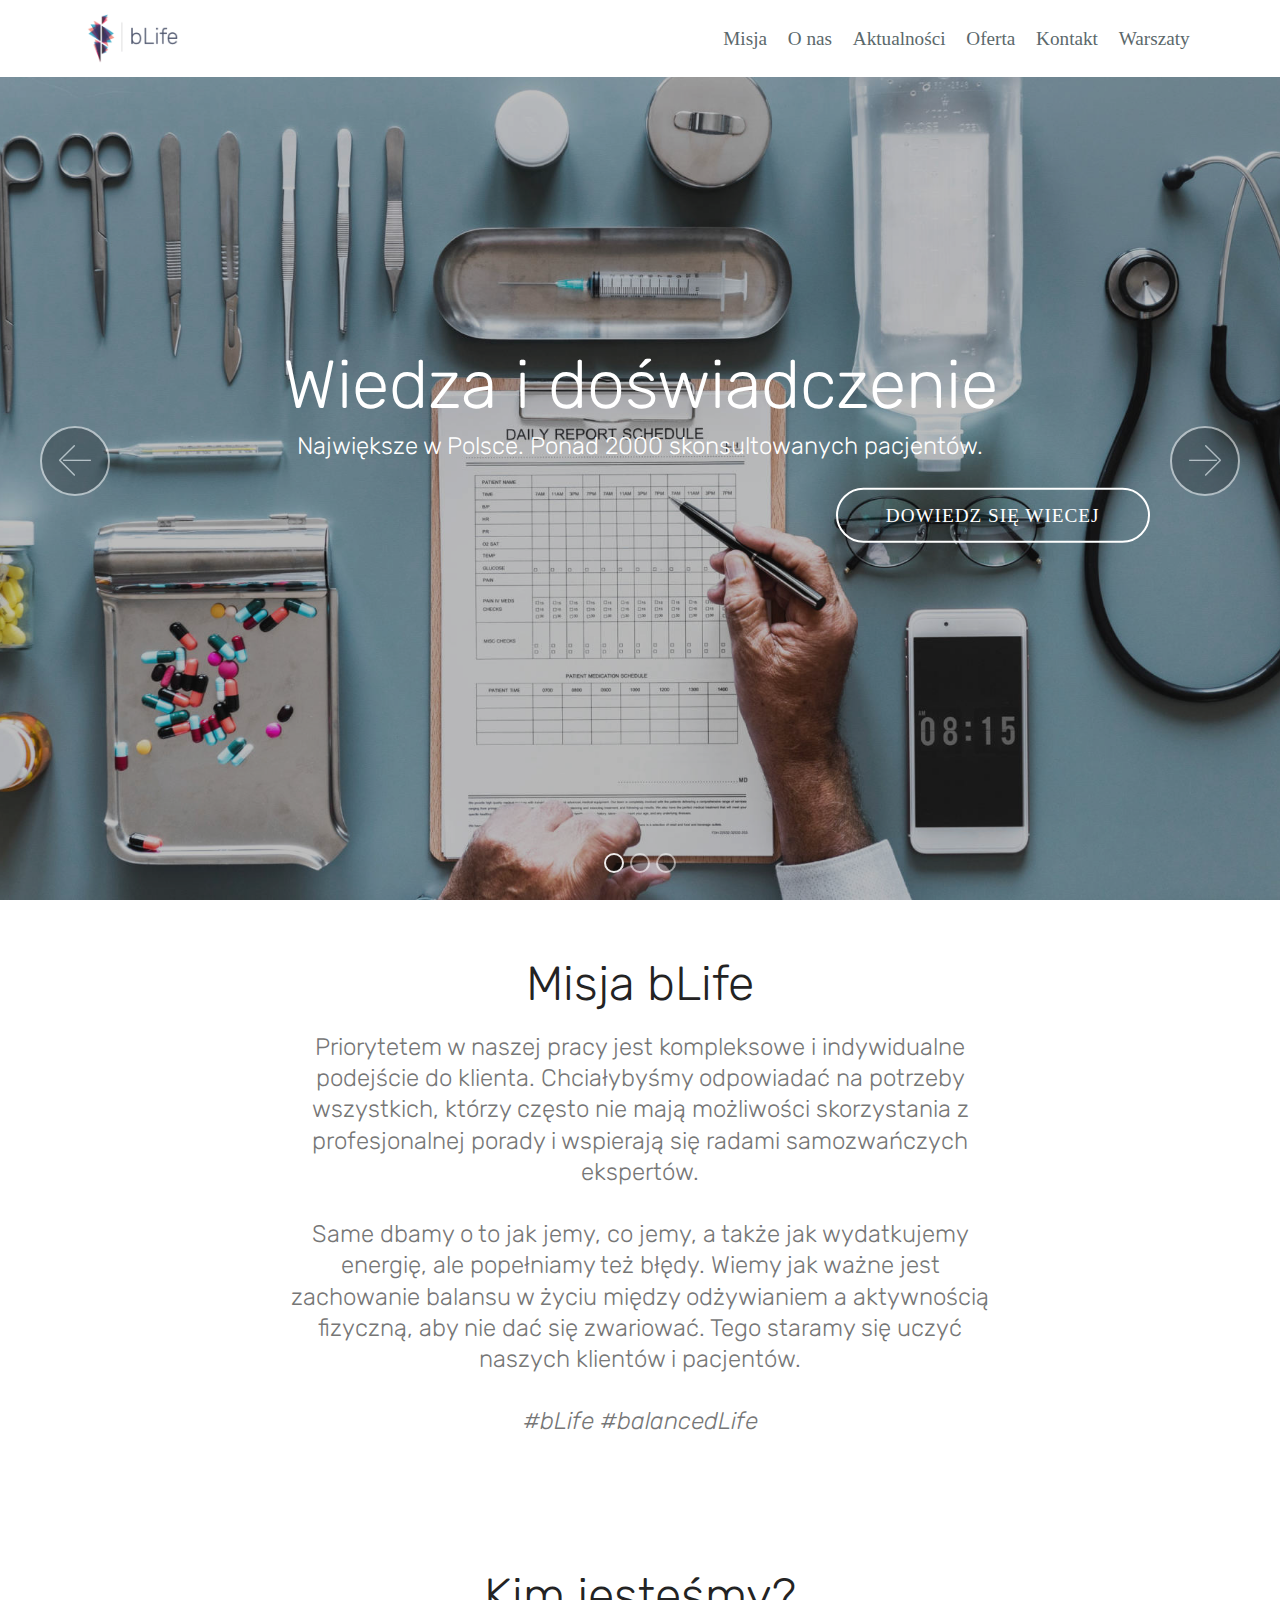
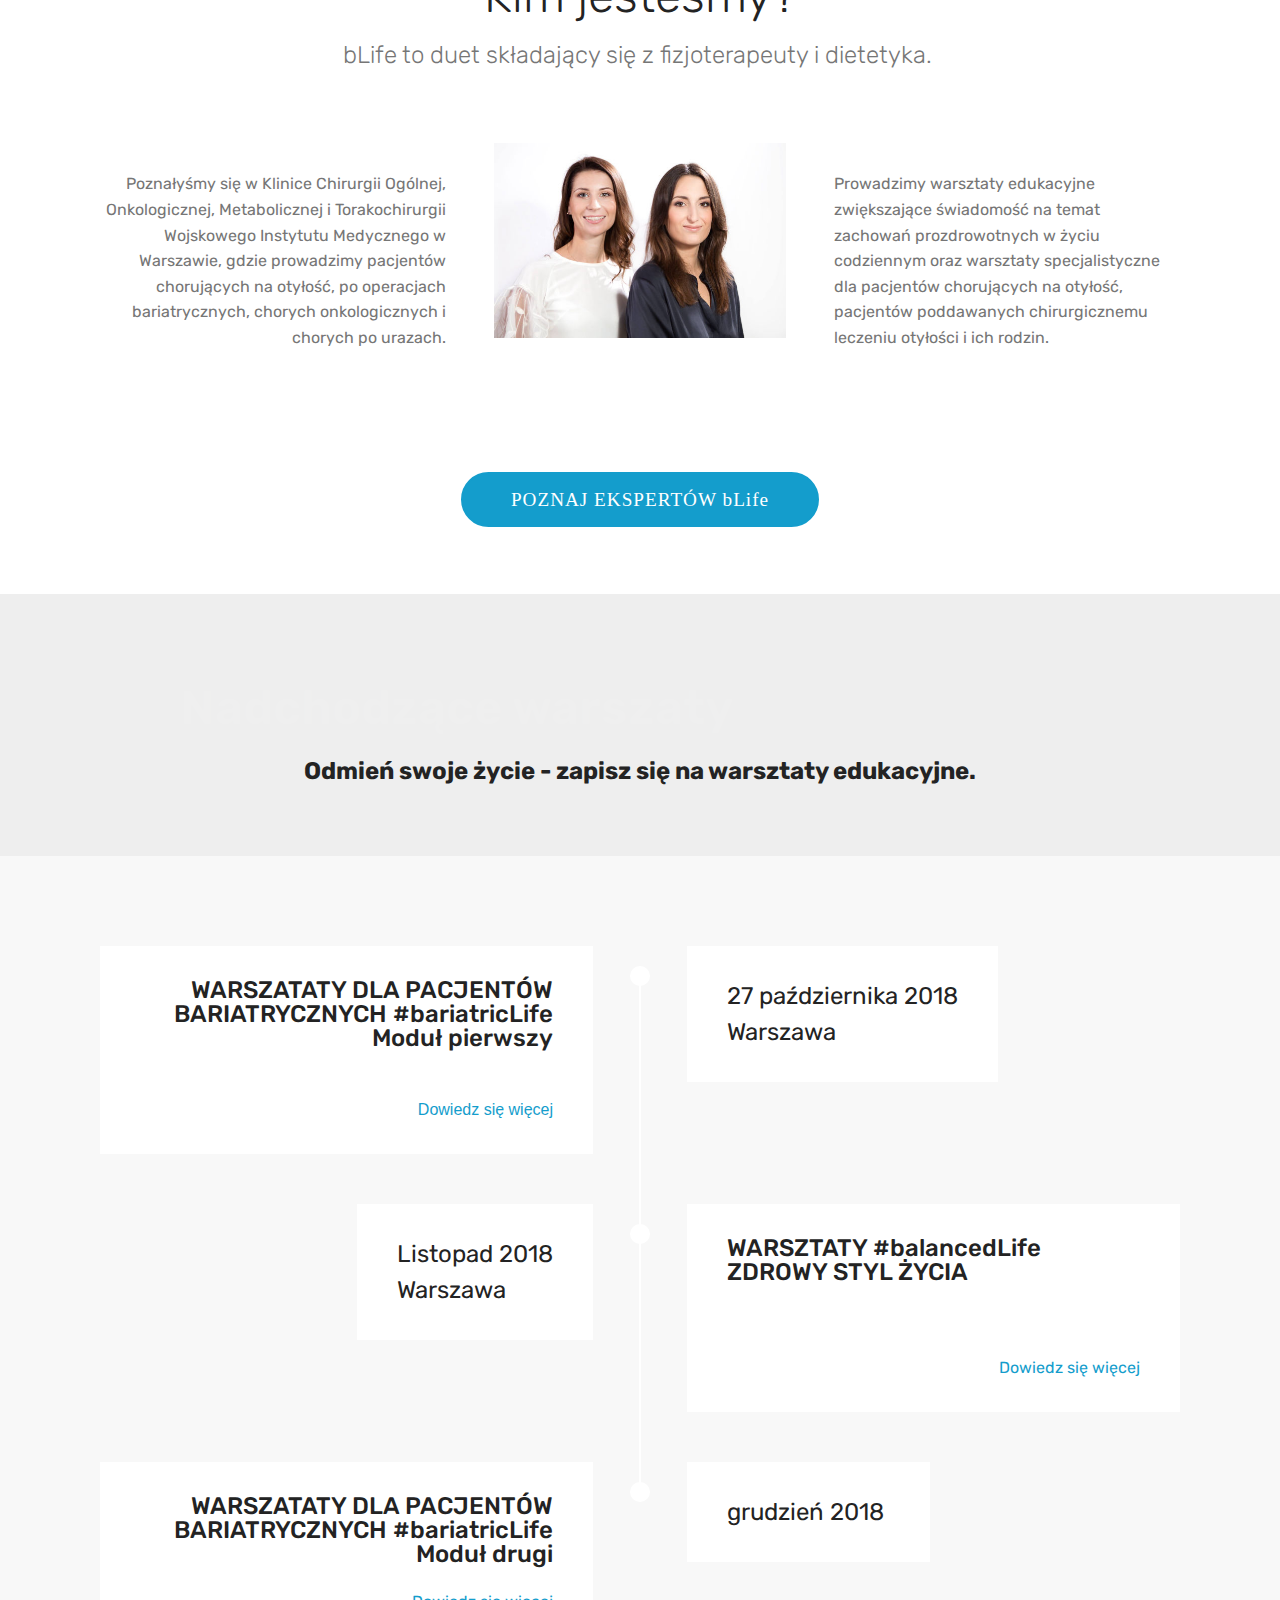
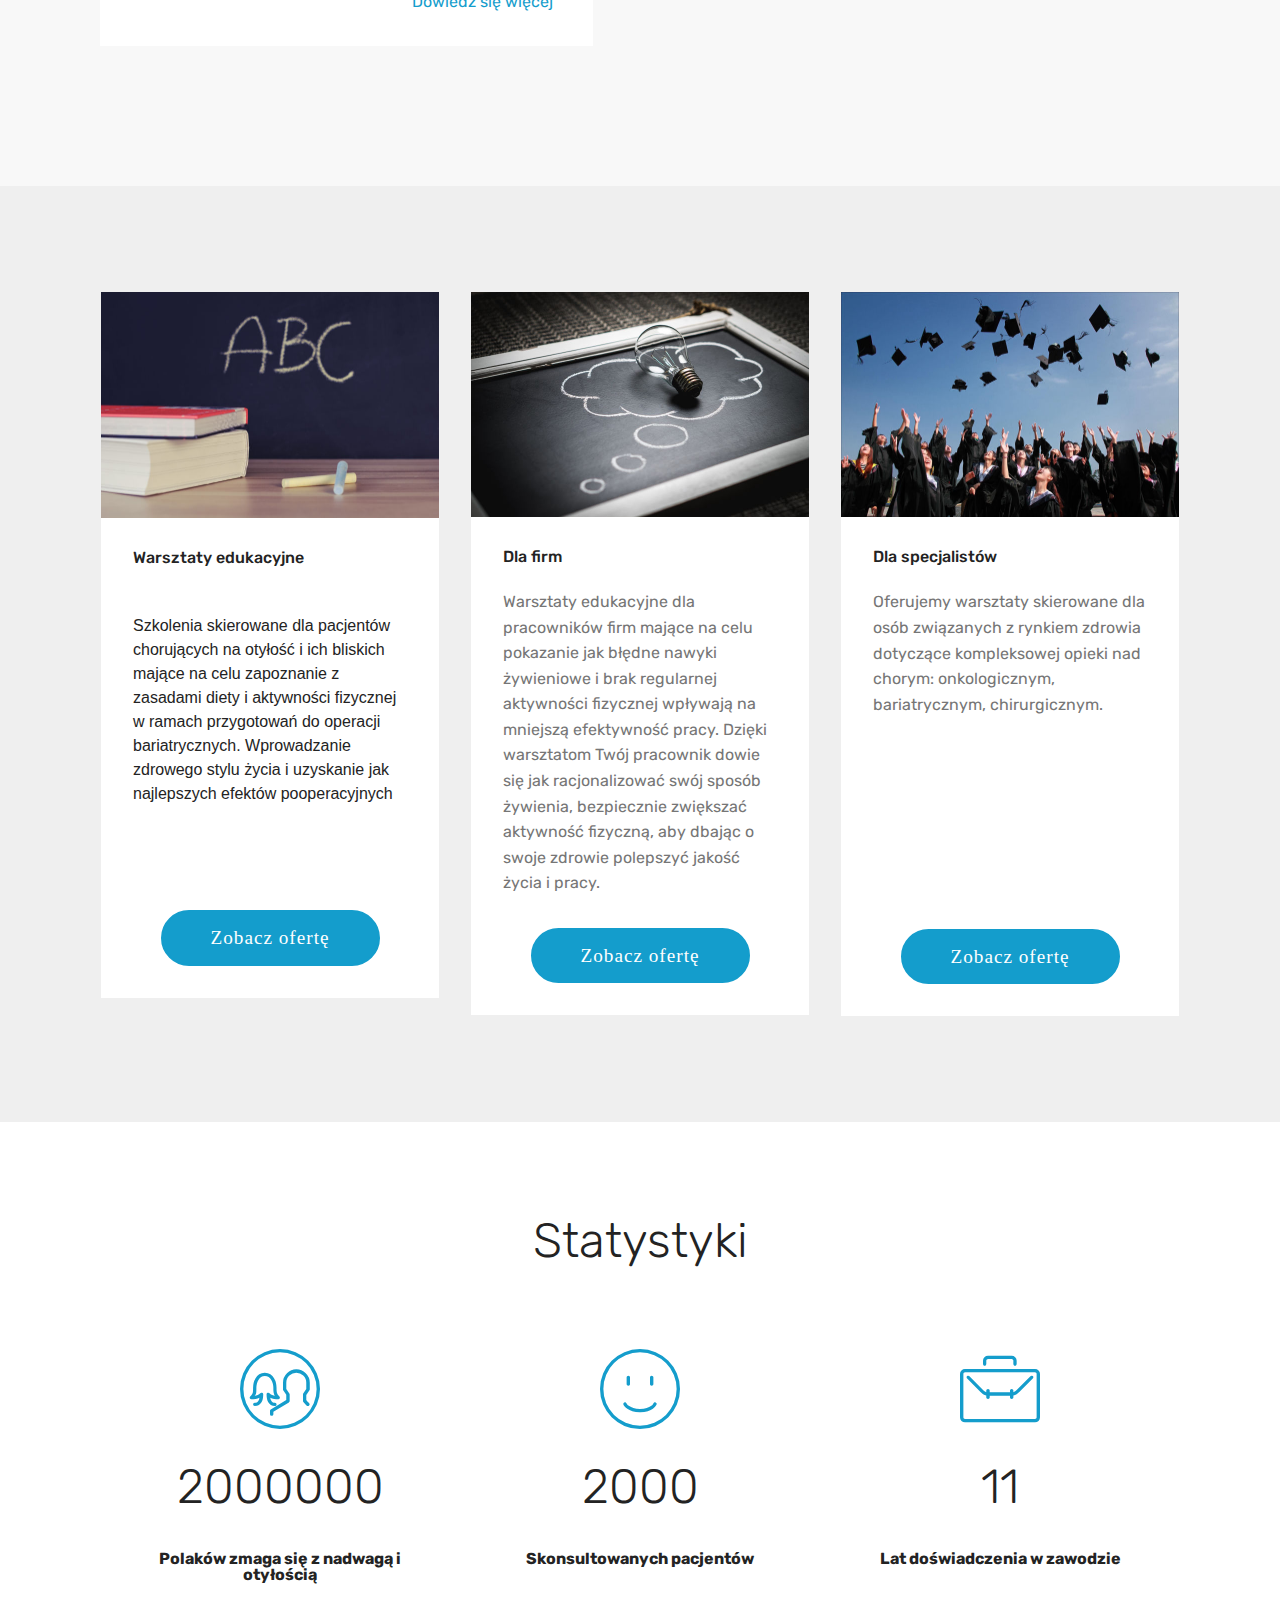
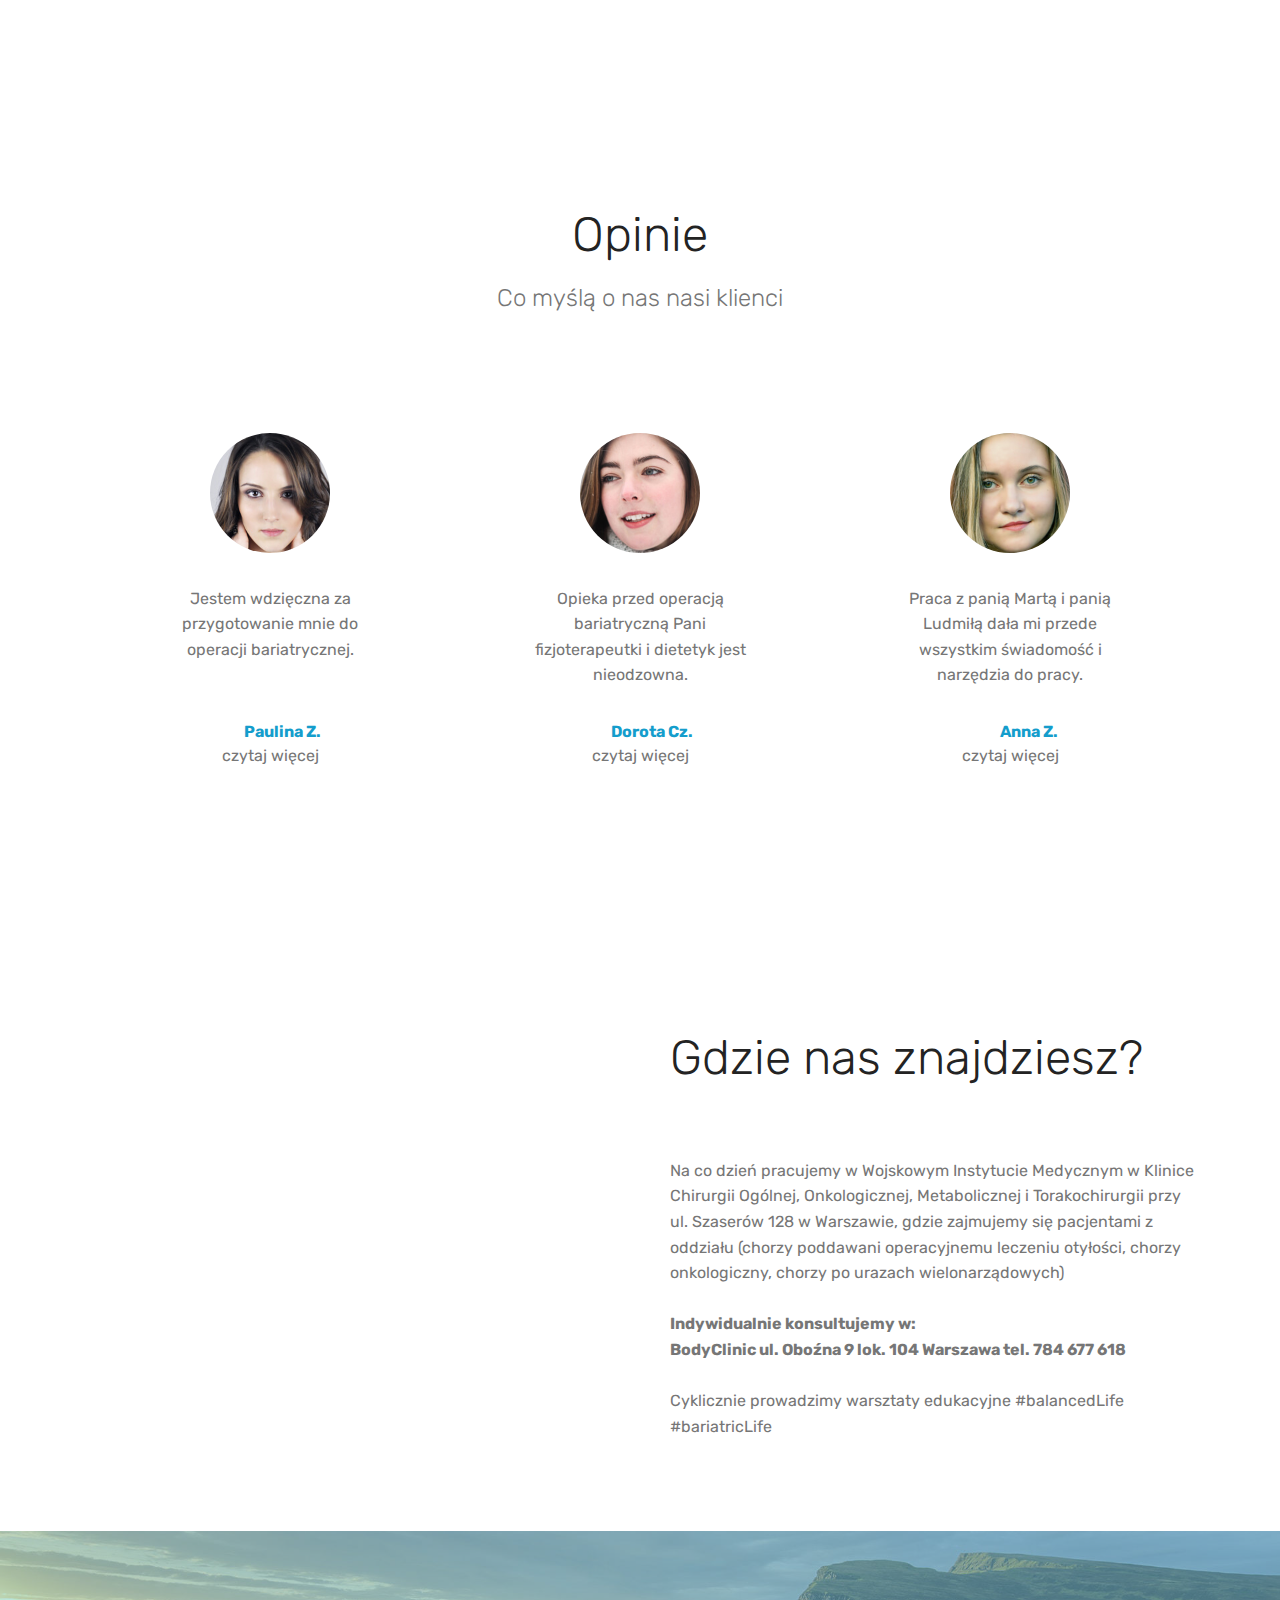
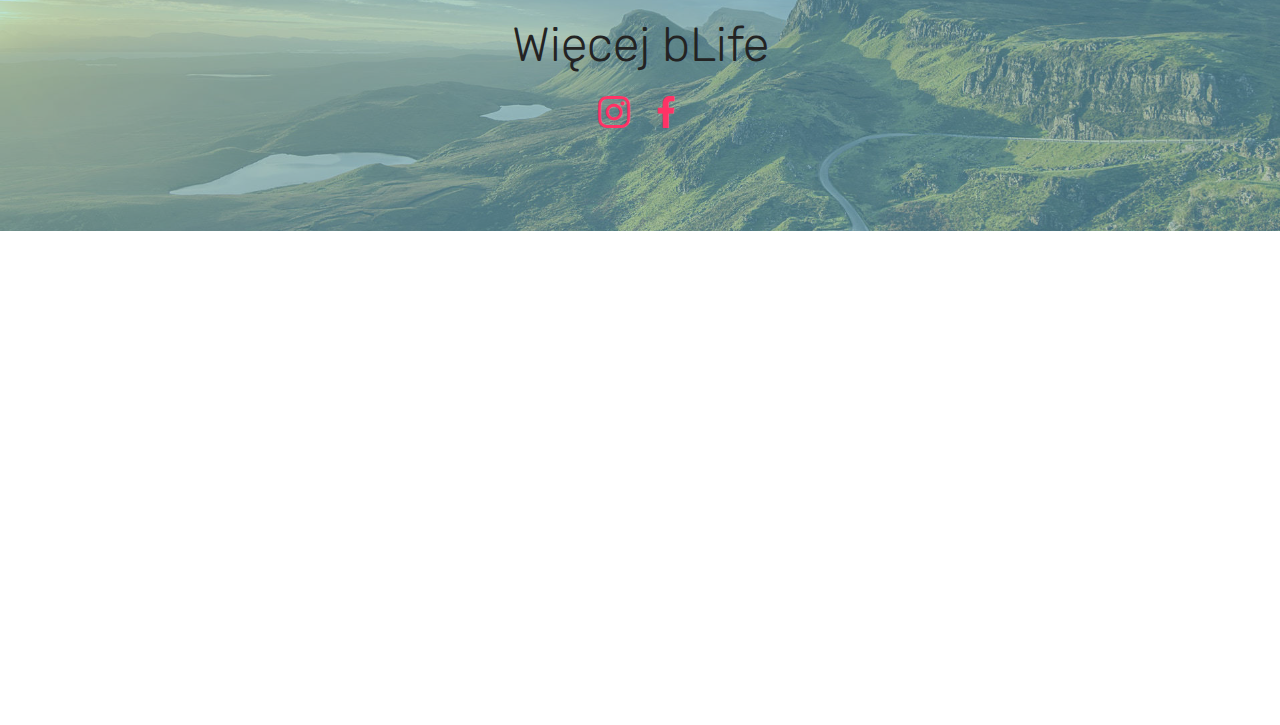
==== commit 5496777d: "create github pages" ====
--- a/index.html
+++ b/index.html
@@ -43,7 +43,7 @@
                         <img src="assets/images/logo-122x71.png" alt="Mobirise" title="" style="height: 3.8rem;">
                     </a>
                 </span>
-                
+                <span class="navbar-caption-wrap"><a class="navbar-caption text-primary display-4" href="https://mobirise.com"></a></span>
             </div>
         </div>
         <div class="collapse navbar-collapse" id="navbarSupportedContent">
@@ -64,7 +64,7 @@
     </nav>
 </section>
 
-<section class="engine"><a href="https://mobiri.se">Mobirise</a></section><section class="carousel slide cid-qMGsNWtSml" data-interval="false" id="slider1-l">
+<section class="engine"><a href="https://mobiri.se/p">site templates free download</a></section><section class="carousel slide cid-qMGsNWtSml" data-interval="false" id="slider1-l">
 
     
 
@@ -100,7 +100,7 @@
     <div class="container">
         <h2 class="mbr-section-title pb-2 mbr-fonts-style display-2">
             Kim jesteśmy?</h2>
-        <h3 class="mbr-section-subtitle pb-3 mbr-fonts-style display-5">bLife to duet składający się z dietetyka i fizjoterapeuty.&nbsp;</h3>
+        <h3 class="mbr-section-subtitle pb-3 mbr-fonts-style display-5">bLife to duet składający się z fizjoterapeuty i dietetyka.&nbsp;</h3>
 
         <div class="media-container-row pt-5">
             <div class="block-content align-right">
@@ -172,7 +172,7 @@
         <div class="row justify-content-center">
             <div class="media-container-column title col-12 col-md-10">
                 <h2 class="align-left mbr-bold mbr-white pb-3 mbr-fonts-style display-2">Nadchodzące warszaty</h2>
-                <h3 class="mbr-section-subtitle align-left mbr-light mbr-white pb-3 mbr-fonts-style display-5">Odmień swoje życie - zapisz się na warsztaty edukacyjne.</h3>
+                <h3 class="mbr-section-subtitle align-left mbr-light mbr-white pb-3 mbr-fonts-style display-5"><strong>Odmień swoje życie - zapisz się na warsztaty edukacyjne.</strong></h3>
                 
                 
             </div>
@@ -194,19 +194,19 @@
             <div class="row timeline-element reverse separline">      
                  <div class="timeline-date-panel col-xs-12 col-md-6  align-left">         
                     <div class="time-line-date-content">
-                        <p class="mbr-timeline-date mbr-fonts-style display-5">Październik 2018<br>Warszawa</p>
+                        <p class="mbr-timeline-date mbr-fonts-style display-5">27 października 2018<br>Warszawa</p>
                     </div>
                 </div>
            <span class="iconBackground"></span>
             <div class="col-xs-12 col-md-6 align-right">
                 <div class="timeline-text-content">
-                    <h4 class="mbr-timeline-title pb-3 mbr-fonts-style display-5">WARSZATATY DLA PACJENTÓW BARIATRYCZNYCH #bariatricLife<div><br></div></h4>
+                    <h4 class="mbr-timeline-title pb-3 mbr-fonts-style display-5">WARSZATATY DLA PACJENTÓW BARIATRYCZNYCH #bariatricLife<br><div>Moduł pierwszy</div></h4>
                     <p class="mbr-timeline-text mbr-fonts-style display-7"></p><p></p><strong><br></strong><p><a href="page3.html">Dowiedz się więcej</a><br></p><p></p>
                  </div>
             </div>
             </div>
 
-            <div class="row timeline-element ">
+            <div class="row timeline-element  separline">
                 <div class="timeline-date-panel col-xs-12 col-md-6 align-right">
                     <div class="time-line-date-content">
                         <p class="mbr-timeline-date mbr-fonts-style display-5">Listopad 2018<br>Warszawa</p>
@@ -223,7 +223,20 @@
             </div> 
 
 
-            
+            <div class="row timeline-element reverse">
+                <div class="timeline-date-panel col-xs-12 col-md-6  align-left">
+                    <div class="time-line-date-content">
+                        <p class="mbr-timeline-date mbr-fonts-style display-5">grudzień 2018&nbsp;</p>
+                    </div>
+                </div>
+                <span class="iconBackground"></span>
+                <div class="col-xs-12 col-md-6 align-right">
+                    <div class="timeline-text-content">
+                        <h4 class="mbr-timeline-title pb-3 mbr-fonts-style display-5">WARSZATATY DLA PACJENTÓW BARIATRYCZNYCH #bariatricLife<div>Moduł drugi</div></h4>      
+                        <p class="mbr-timeline-text mbr-fonts-style display-7"><a href="page3.html">Dowiedz się więcej</a></p>
+                    </div>
+                </div>
+            </div>
 
             
 
@@ -263,11 +276,10 @@
                     <div class="card-box">
                         <h4 class="card-title mbr-fonts-style display-7">
                             Warsztaty edukacyjne</h4>
-                        <p class="mbr-text mbr-fonts-style display-7">
-                            Szkolenia skierowane dla pacjentów chorujących na otyłość i ich bliskich mające na celu zapoznanie z zasadami diety i aktywności fizycznej w ramach przygotowań do operacji bariatrycznych. Wprowadzanie zdrowego stylu życia i uzyskanie jak najlepszych efektów pooperacyjnych.<br><br><br><br>
-                        </p>
-                    </div>
-                    
+                        <p class="mbr-text mbr-fonts-style display-7"></p><p>
+                            Szkolenia skierowane dla pacjentów chorujących na otyłość i ich bliskich mające na celu zapoznanie z zasadami diety i aktywności fizycznej w ramach przygotowań do operacji bariatrycznych. Wprowadzanie zdrowego stylu życia i uzyskanie jak najlepszych efektów pooperacyjnych</p><p><br></p><p></p>
+                    </div>
+                    <div class="mbr-section-btn text-center"><a href="page6.html" class="btn btn-primary display-4">Zobacz ofertę</a></div>
                 </div>
             </div>
 
@@ -279,10 +291,11 @@
                     <div class="card-box">
                         <h4 class="card-title mbr-fonts-style display-7">Dla firm</h4>
                         <p class="mbr-text mbr-fonts-style display-7">
-                            Warsztaty edukacyjne dla pracowników firm mające na celu pokazanie jak błędne nawyki żywieniowe i brak regularnej aktywności fizycznej wpływają na mniejszą efektywność pracy. Dzięki warsztatom Twój pracownik dowie się jak racjonalizować swój sposób żywienia, bezpiecznie zwiększać aktywność fizyczną, aby dbając o swoje zdrowie polepszyć jakość życia i pracy.
+                            Warsztaty edukacyjne dla pracowników firm mające na celu pokazanie jak błędne nawyki żywieniowe i brak regularnej aktywności fizycznej wpływają na mniejszą efektywność pracy. Dzięki warsztatom Twój pracownik dowie się jak racjonalizować swój sposób żywienia, bezpiecznie zwiększać aktywność fizyczną, aby dbając o swoje zdrowie polepszyć jakość życia i pracy.<br>
                         </p>
                     </div>
-                    
+                    <div class="mbr-section-btn text-center"><a href="page11.html" class="btn btn-primary display-4">
+                            Zobacz ofertę</a></div>
                 </div>
             </div>
 
@@ -298,7 +311,8 @@
                             Oferujemy warsztaty skierowane dla osób związanych z rynkiem zdrowia dotyczące kompleksowej opieki nad chorym: onkologicznym, bariatrycznym, chirurgicznym.<br><br><br><br><br><br><br><br>
                         </p>
                     </div>
-                    
+                    <div class="mbr-section-btn text-center"><a href="https://mobirise.com" class="btn btn-primary display-4">
+                            Zobacz ofertę</a></div>
                 </div>
             </div>
 
@@ -396,8 +410,8 @@
                         <p class="mbr-text mbr-fonts-style display-7">Jestem wdzięczna za przygotowanie mnie do operacji bariatrycznej.<br><br></p>
                     </div>
                     <div class="card-footer">
-                        <div class="mbr-author-name mbr-bold mbr-fonts-style display-7">
-                             <a href="page7.html" target="_blank">Paulina Z.</a></div>
+                        <div class="mbr-author-name mbr-bold mbr-fonts-style display-7"><p>
+                             &nbsp;&nbsp;&nbsp;&nbsp;&nbsp;&nbsp;&nbsp;&nbsp;<a href="page7.html" target="_blank"><strong>Paulina Z.</strong></a><br><span style="font-weight: normal;">czytaj więcej</span></p></div>
                         <small class="mbr-author-desc mbr-italic mbr-light mbr-fonts-style display-7"></small>
                     </div>
                 </div>
@@ -412,7 +426,7 @@
                         <p class="mbr-text mbr-fonts-style display-7">Opieka przed operacją bariatryczną Pani fizjoterapeutki i dietetyk jest nieodzowna.</p>
                     </div>
                     <div class="card-footer">
-                        <div class="mbr-author-name mbr-bold mbr-fonts-style display-7"><a href="page8.html">Dorota Cz.</a></div>
+                        <div class="mbr-author-name mbr-bold mbr-fonts-style display-7"><p>&nbsp;&nbsp;&nbsp;&nbsp;&nbsp;&nbsp;&nbsp;&nbsp;<a href="page8.html"><strong>Dorota Cz.</strong></a><br><span style="font-weight: normal;">czytaj więcej</span></p></div>
                         <small class="mbr-author-desc mbr-italic mbr-light mbr-fonts-style display-7"></small>
                     </div>
                 </div>
@@ -427,8 +441,8 @@
                         <p class="mbr-text mbr-fonts-style display-7">Praca z panią Martą i panią Ludmiłą dała mi przede wszystkim świadomość i narzędzia do pracy.</p>
                     </div>
                     <div class="card-footer">
-                        <div class="mbr-author-name mbr-bold mbr-fonts-style display-7">
-                             <a href="page10.html">Anna Z.</a></div>
+                        <div class="mbr-author-name mbr-bold mbr-fonts-style display-7"><p>
+                             &nbsp;&nbsp;&nbsp;&nbsp;&nbsp;&nbsp;&nbsp;&nbsp;&nbsp;&nbsp;&nbsp;<span style="font-weight: normal;">&nbsp;</span><a href="page10.html"><strong>Anna Z.</strong></a><br><span style="font-weight: normal;">czytaj więcej</span></p></div>
                         <small class="mbr-author-desc mbr-italic mbr-light mbr-fonts-style display-7"></small>
                     </div>
                 </div>
@@ -464,11 +478,9 @@
                         
                         <p class="mbr-text align-left mbr-fonts-style display-7"><br>Na co dzień pracujemy w Wojskowym Instytucie Medycznym w Klinice Chirurgii Ogólnej, Onkologicznej, Metabolicznej i Torakochirurgii przy ul. Szaserów 128 w Warszawie, gdzie zajmujemy się pacjentami z oddziału (chorzy poddawani operacyjnemu leczeniu otyłości, chorzy onkologiczny, chorzy po urazach wielonarządowych)
 <br>
-<br>Konsultujemy w:
+<br><strong>Indywidualnie konsultujemy w:
 <br>BodyClinic ul. Oboźna 9 lok. 104 Warszawa tel. 784 677 618
-<br>Dobra Diagnoza- Centrum Medyczne Garncarska u. Garncarska 8/1, 31-115 Kraków tel. 664 687 026
-<br>
-<br></p>
+<br></strong><br>Cyklicznie prowadzimy warsztaty edukacyjne #balancedLife #bariatricLife</p>
                     </div>
                 </div>
                 
@@ -489,17 +501,17 @@
             <div class="col-md-8 align-center">
                 <h2 class="pb-3 mbr-fonts-style display-2">Więcej bLife</h2>
                 <div class="social-list pl-0 mb-0">
-                    <a href="https://twitter.com/mobirise" target="_blank">
-                        <span class="px-2 socicon-twitter socicon mbr-iconfont mbr-iconfont-social"></span>
+                    <a href="https://www.instagram.com/blife_balancedlife/" target="_blank">
+                        <span class="px-2 mbr-iconfont mbr-iconfont-social socicon-instagram socicon"></span>
                     </a>
-                    <a href="https://web.facebook.com/ebariatriapl/" target="_blank">
+                    <a href="https://www.facebook.com/bLife.balancedLife" target="_blank">
                         <span class="px-2 mbr-iconfont mbr-iconfont-social socicon-facebook socicon"></span>
                     </a>
                     <a href="https://www.instagram.com/ebariatria.pl/" target="_blank">
-                        <span class="px-2 mbr-iconfont mbr-iconfont-social socicon-instagram socicon"></span>
+                        
                     </a>
                     <a href="https://www.youtube.com/c/mobirise" target="_blank">
-                        <span class="px-2 mbr-iconfont mbr-iconfont-social socicon-linkedin socicon"></span>
+                        
                     </a>
                     <a href="https://plus.google.com/u/0/+Mobirise" target="_blank">
                         
@@ -540,10 +552,12 @@
                 <p class="mbr-text mbr-fonts-style form-text display-7">
                     Ciekawe artykuły, porady i materiały.</p>
                 <div class="media-container-column" data-form-type="formoid">
-                    
-
-                    <form class="form-inline" action="http://www.tvn24.pl" method="post">
-                        
+                    <div data-form-alert="" hidden="" class="align-center">
+                        Thanks for filling out the form!
+                    </div>
+
+                    <form class="form-inline" action="https://mobirise.com/" method="post" data-form-title="Mobirise Form">
+                        <input type="hidden" value="Rk+LPjP35Nd6dEFmNvVoAiKBBioht/Mk3yXYgs9AFqWHQhLBeqwcdhPIEsL0/a7JaKn2FmYx9WGolOJym1f0PuIYoh1gJ4i1j8sbC46ELubxBmtQQKvd9Lwy8KTPEOVx" data-form-email="true">
                         <div class="form-group">
                             <input type="email" class="form-control input-sm input-inverse my-2" name="email" required="" data-form-field="Email" placeholder="Email" id="email-footer4-s">
                         </div>
@@ -553,25 +567,17 @@
                 <p class="mb-4 mbr-fonts-style foot-title display-7"><br>Więcej bLife</p>
                 <div class="social-list pl-0 mb-0">
                         <div class="soc-item">
-                            <a href="https://twitter.com/mobirise" target="_blank">
-                                <span class="socicon-twitter socicon mbr-iconfont mbr-iconfont-social"></span>
+                            <a href="https://www.instagram.com/blife_balancedlife/" target="_blank">
+                                <span class="mbr-iconfont mbr-iconfont-social socicon-instagram socicon"></span>
                             </a>
                         </div>
                         <div class="soc-item">
-                            <a href="https://web.facebook.com/ebariatriapl/" target="_blank">
+                            <a href="https://www.facebook.com/bLife.balancedLife" target="_blank">
                                 <span class="mbr-iconfont mbr-iconfont-social socicon-facebook socicon"></span>
                             </a>
                         </div>
-                        <div class="soc-item">
-                            <a href="https://www.instagram.com/ebariatria.pl/" target="_blank">
-                                <span class="mbr-iconfont mbr-iconfont-social socicon-instagram socicon" style=""></span>
-                            </a>
-                        </div>
-                        <div class="soc-item">
-                            <a href="https://instagram.com/mobirise" target="_blank">
-                                <span class="mbr-iconfont mbr-iconfont-social socicon-linkedin socicon"></span>
-                            </a>
-                        </div>
+                        
+                        
                         
                         
                 </div>
--- a/assets/mobirise/css/mbr-additional.css
+++ b/assets/mobirise/css/mbr-additional.css
@@ -1,5 +1,4 @@
 @import url(https://fonts.googleapis.com/css?family=Rubik:300,300i,400,400i,500,500i,700,700i,900,900i);
-
 
 
 
@@ -34,7 +33,7 @@
   font-size: 4.8rem;
 }
 .display-4 {
-  font-family: 'Rubik', sans-serif;
+  font-family: undefined;
   font-size: 1.2rem;
 }
 .display-4 > .mbr-iconfont {
@@ -2095,7 +2094,17 @@
 .cid-qMGD9cd77c {
   padding-top: 90px;
   padding-bottom: 45px;
-  background-image: url("../../../assets/images/mbr-1620x1080.jpg");
+  background-image: url("../../../assets/images/mbr-1-1620x1080.jpg");
+}
+.cid-qMGD9cd77c H2 {
+  color: #efefef;
+}
+.cid-qMGD9cd77c H3 {
+  color: #232323;
+  text-align: center;
+}
+.cid-qMGD9cd77c B {
+  color: #efefef;
 }
 .cid-qMGudScsGZ {
   padding-top: 90px;
@@ -2208,6 +2217,7 @@
 }
 .cid-qMGudScsGZ .mbr-timeline-text {
   text-align: right;
+  color: #149dcc;
 }
 .cid-qMGudScsGZ .mbr-timeline-date {
   text-align: left;
@@ -2251,6 +2261,10 @@
 .cid-qMGuoG91HP .card-wrapper:hover {
   box-shadow: 0px 0px 30px 0px rgba(0, 0, 0, 0.05);
   transition: box-shadow 0.3s;
+}
+.cid-qMGuoG91HP .mbr-text P {
+  text-align: left;
+  color: #232323;
 }
 .cid-qMGAe0VBJx {
   padding-top: 90px;
@@ -4029,6 +4043,15 @@
 .cid-qSkJSeeXvx .mbr-text {
   text-align: left;
 }
+.cid-r1OMC14mY2 {
+  padding-top: 60px;
+  padding-bottom: 60px;
+  background-color: #ffffff;
+}
+.cid-r1OMC14mY2 .mbr-text,
+.cid-r1OMC14mY2 blockquote {
+  color: #767676;
+}
 .cid-qSkJSf4xIT {
   padding-top: 120px;
   padding-bottom: 90px;
@@ -4574,6 +4597,15 @@
 .cid-qWFVamRYzM .mbr-text {
   text-align: left;
 }
+.cid-r1OPWs7gyr {
+  padding-top: 60px;
+  padding-bottom: 60px;
+  background-color: #ffffff;
+}
+.cid-r1OPWs7gyr .mbr-text,
+.cid-r1OPWs7gyr blockquote {
+  color: #767676;
+}
 .cid-qWFVanjS9u {
   padding-top: 120px;
   padding-bottom: 90px;
@@ -5443,6 +5475,33 @@
 .cid-qY5DmsjJXZ .content-row {
   flex-direction: row-reverse;
 }
+.cid-r1P1pjQpJS {
+  padding-top: 90px;
+  padding-bottom: 90px;
+  background-color: #ffffff;
+}
+.cid-r1P1pjQpJS .title {
+  margin-bottom: 2rem;
+}
+.cid-r1P1pjQpJS .mbr-section-subtitle {
+  color: #767676;
+}
+.cid-r1P1pjQpJS a:not([href]):not([tabindex]) {
+  color: #fff;
+  border-radius: 3px;
+}
+.cid-r1P1pjQpJS a.btn-white:not([href]):not([tabindex]) {
+  color: #333;
+}
+.cid-r1P1pjQpJS .multi-horizontal {
+  flex-grow: 1;
+  -webkit-flex-grow: 1;
+  max-width: 100%;
+}
+.cid-r1P1pjQpJS .input-group-btn {
+  display: block;
+  text-align: center;
+}
 .cid-qMGt1r6FZV .navbar {
   background: #ffffff;
   transition: none;
@@ -6685,6 +6744,23 @@
     width: 100% !important;
   }
 }
+.cid-r1OSNBHIvo {
+  padding-top: 0px;
+  padding-bottom: 0px;
+  background-color: #f3f4f6;
+}
+.cid-r1OSNBHIvo .testimonial-text {
+  font-style: italic;
+  color: #676767;
+  font-weight: 300;
+}
+.cid-r1OSNBHIvo .mbr-author-name {
+  font-weight: bold;
+  color: #232;
+}
+.cid-r1OSNBHIvo .mbr-author-desc {
+  color: #232;
+}
 .cid-qMGt1r6FZV .navbar {
   background: #ffffff;
   transition: none;
@@ -7092,3 +7168,871 @@
 .cid-r1baOm85rk blockquote {
   color: #767676;
 }
+.cid-qMGt1r6FZV .navbar {
+  background: #ffffff;
+  transition: none;
+  min-height: 77px;
+  padding: .5rem 0;
+}
+.cid-qMGt1r6FZV .navbar-dropdown.bg-color.transparent.opened {
+  background: #ffffff;
+}
+.cid-qMGt1r6FZV a {
+  font-style: normal;
+}
+.cid-qMGt1r6FZV .nav-item span {
+  padding-right: 0.4em;
+  line-height: 0.5em;
+  vertical-align: text-bottom;
+  position: relative;
+  text-decoration: none;
+}
+.cid-qMGt1r6FZV .nav-item a {
+  display: flex;
+  align-items: center;
+  justify-content: center;
+  padding: 0.7rem 0 !important;
+  margin: 0rem .65rem !important;
+}
+.cid-qMGt1r6FZV .nav-item:focus,
+.cid-qMGt1r6FZV .nav-link:focus {
+  outline: none;
+}
+.cid-qMGt1r6FZV .btn {
+  padding: 0.4rem 1.5rem;
+  display: inline-flex;
+  align-items: center;
+}
+.cid-qMGt1r6FZV .btn .mbr-iconfont {
+  font-size: 1.6rem;
+}
+.cid-qMGt1r6FZV .menu-logo {
+  margin-right: auto;
+}
+.cid-qMGt1r6FZV .menu-logo .navbar-brand {
+  display: flex;
+  margin-left: 5rem;
+  padding: 0;
+  transition: padding .2s;
+  min-height: 3.8rem;
+  align-items: center;
+}
+.cid-qMGt1r6FZV .menu-logo .navbar-brand .navbar-caption-wrap {
+  display: flex;
+  -webkit-align-items: center;
+  align-items: center;
+  word-break: break-word;
+  min-width: 7rem;
+  margin: .3rem 0;
+}
+.cid-qMGt1r6FZV .menu-logo .navbar-brand .navbar-caption-wrap .navbar-caption {
+  line-height: 1.2rem !important;
+  padding-right: 2rem;
+}
+.cid-qMGt1r6FZV .menu-logo .navbar-brand .navbar-logo {
+  font-size: 4rem;
+  transition: font-size 0.25s;
+}
+.cid-qMGt1r6FZV .menu-logo .navbar-brand .navbar-logo img {
+  display: flex;
+}
+.cid-qMGt1r6FZV .menu-logo .navbar-brand .navbar-logo .mbr-iconfont {
+  transition: font-size 0.25s;
+}
+.cid-qMGt1r6FZV .navbar-toggleable-sm .navbar-collapse {
+  justify-content: flex-end;
+  -webkit-justify-content: flex-end;
+  padding-right: 5rem;
+  width: auto;
+}
+.cid-qMGt1r6FZV .navbar-toggleable-sm .navbar-collapse .navbar-nav {
+  flex-wrap: wrap;
+  -webkit-flex-wrap: wrap;
+  padding-left: 0;
+}
+.cid-qMGt1r6FZV .navbar-toggleable-sm .navbar-collapse .navbar-nav .nav-item {
+  -webkit-align-self: center;
+  align-self: center;
+}
+.cid-qMGt1r6FZV .navbar-toggleable-sm .navbar-collapse .navbar-buttons {
+  padding-left: 0;
+  padding-bottom: 0;
+}
+.cid-qMGt1r6FZV .dropdown .dropdown-menu {
+  background: #ffffff;
+  display: none;
+  position: absolute;
+  min-width: 5rem;
+  padding-top: 1.4rem;
+  padding-bottom: 1.4rem;
+  text-align: left;
+}
+.cid-qMGt1r6FZV .dropdown .dropdown-menu .dropdown-item {
+  width: auto;
+  padding: 0.235em 1.5385em 0.235em 1.5385em !important;
+}
+.cid-qMGt1r6FZV .dropdown .dropdown-menu .dropdown-item::after {
+  right: 0.5rem;
+}
+.cid-qMGt1r6FZV .dropdown .dropdown-menu .dropdown-submenu {
+  margin: 0;
+}
+.cid-qMGt1r6FZV .dropdown.open > .dropdown-menu {
+  display: block;
+}
+.cid-qMGt1r6FZV .navbar-toggleable-sm.opened:after {
+  position: absolute;
+  width: 100vw;
+  height: 100vh;
+  content: '';
+  background-color: rgba(0, 0, 0, 0.1);
+  left: 0;
+  bottom: 0;
+  transform: translateY(100%);
+  -webkit-transform: translateY(100%);
+  z-index: 1000;
+}
+.cid-qMGt1r6FZV .navbar.navbar-short {
+  min-height: 60px;
+  transition: all .2s;
+}
+.cid-qMGt1r6FZV .navbar.navbar-short .navbar-toggler-right {
+  top: 20px;
+}
+.cid-qMGt1r6FZV .navbar.navbar-short .navbar-logo a {
+  font-size: 2.5rem !important;
+  line-height: 2.5rem;
+  transition: font-size 0.25s;
+}
+.cid-qMGt1r6FZV .navbar.navbar-short .navbar-logo a .mbr-iconfont {
+  font-size: 2.5rem !important;
+}
+.cid-qMGt1r6FZV .navbar.navbar-short .navbar-logo a img {
+  height: 3rem !important;
+}
+.cid-qMGt1r6FZV .navbar.navbar-short .navbar-brand {
+  min-height: 3rem;
+}
+.cid-qMGt1r6FZV button.navbar-toggler {
+  width: 31px;
+  height: 18px;
+  cursor: pointer;
+  transition: all .2s;
+  top: 1.5rem;
+  right: 1rem;
+}
+.cid-qMGt1r6FZV button.navbar-toggler:focus {
+  outline: none;
+}
+.cid-qMGt1r6FZV button.navbar-toggler .hamburger span {
+  position: absolute;
+  right: 0;
+  width: 30px;
+  height: 2px;
+  border-right: 5px;
+  background-color: #232323;
+}
+.cid-qMGt1r6FZV button.navbar-toggler .hamburger span:nth-child(1) {
+  top: 0;
+  transition: all .2s;
+}
+.cid-qMGt1r6FZV button.navbar-toggler .hamburger span:nth-child(2) {
+  top: 8px;
+  transition: all .15s;
+}
+.cid-qMGt1r6FZV button.navbar-toggler .hamburger span:nth-child(3) {
+  top: 8px;
+  transition: all .15s;
+}
+.cid-qMGt1r6FZV button.navbar-toggler .hamburger span:nth-child(4) {
+  top: 16px;
+  transition: all .2s;
+}
+.cid-qMGt1r6FZV nav.opened .hamburger span:nth-child(1) {
+  top: 8px;
+  width: 0;
+  opacity: 0;
+  right: 50%;
+  transition: all .2s;
+}
+.cid-qMGt1r6FZV nav.opened .hamburger span:nth-child(2) {
+  -webkit-transform: rotate(45deg);
+  transform: rotate(45deg);
+  transition: all .25s;
+}
+.cid-qMGt1r6FZV nav.opened .hamburger span:nth-child(3) {
+  -webkit-transform: rotate(-45deg);
+  transform: rotate(-45deg);
+  transition: all .25s;
+}
+.cid-qMGt1r6FZV nav.opened .hamburger span:nth-child(4) {
+  top: 8px;
+  width: 0;
+  opacity: 0;
+  right: 50%;
+  transition: all .2s;
+}
+.cid-qMGt1r6FZV .collapsed.navbar-expand {
+  flex-direction: column;
+}
+.cid-qMGt1r6FZV .collapsed .btn {
+  display: flex;
+}
+.cid-qMGt1r6FZV .collapsed .navbar-collapse {
+  display: none !important;
+  padding-right: 0 !important;
+}
+.cid-qMGt1r6FZV .collapsed .navbar-collapse.collapsing,
+.cid-qMGt1r6FZV .collapsed .navbar-collapse.show {
+  display: block !important;
+}
+.cid-qMGt1r6FZV .collapsed .navbar-collapse.collapsing .navbar-nav,
+.cid-qMGt1r6FZV .collapsed .navbar-collapse.show .navbar-nav {
+  display: block;
+  text-align: center;
+}
+.cid-qMGt1r6FZV .collapsed .navbar-collapse.collapsing .navbar-nav .nav-item,
+.cid-qMGt1r6FZV .collapsed .navbar-collapse.show .navbar-nav .nav-item {
+  clear: both;
+}
+.cid-qMGt1r6FZV .collapsed .navbar-collapse.collapsing .navbar-nav .nav-item:last-child,
+.cid-qMGt1r6FZV .collapsed .navbar-collapse.show .navbar-nav .nav-item:last-child {
+  margin-bottom: 1rem;
+}
+.cid-qMGt1r6FZV .collapsed .navbar-collapse.collapsing .navbar-buttons,
+.cid-qMGt1r6FZV .collapsed .navbar-collapse.show .navbar-buttons {
+  text-align: center;
+}
+.cid-qMGt1r6FZV .collapsed .navbar-collapse.collapsing .navbar-buttons:last-child,
+.cid-qMGt1r6FZV .collapsed .navbar-collapse.show .navbar-buttons:last-child {
+  margin-bottom: 1rem;
+}
+.cid-qMGt1r6FZV .collapsed button.navbar-toggler {
+  display: block;
+}
+.cid-qMGt1r6FZV .collapsed .navbar-brand {
+  margin-left: 1rem !important;
+}
+.cid-qMGt1r6FZV .collapsed .navbar-toggleable-sm {
+  flex-direction: column;
+  -webkit-flex-direction: column;
+}
+.cid-qMGt1r6FZV .collapsed .dropdown .dropdown-menu {
+  width: 100%;
+  text-align: center;
+  position: relative;
+  opacity: 0;
+  display: block;
+  height: 0;
+  visibility: hidden;
+  padding: 0;
+  transition-duration: .5s;
+  transition-property: opacity,padding,height;
+}
+.cid-qMGt1r6FZV .collapsed .dropdown.open > .dropdown-menu {
+  position: relative;
+  opacity: 1;
+  height: auto;
+  padding: 1.4rem 0;
+  visibility: visible;
+}
+.cid-qMGt1r6FZV .collapsed .dropdown .dropdown-submenu {
+  left: 0;
+  text-align: center;
+  width: 100%;
+}
+.cid-qMGt1r6FZV .collapsed .dropdown .dropdown-toggle[data-toggle="dropdown-submenu"]::after {
+  margin-top: 0;
+  position: inherit;
+  right: 0;
+  top: 50%;
+  display: inline-block;
+  width: 0;
+  height: 0;
+  margin-left: .3em;
+  vertical-align: middle;
+  content: "";
+  border-top: .30em solid;
+  border-right: .30em solid transparent;
+  border-left: .30em solid transparent;
+}
+@media (max-width: 991px) {
+  .cid-qMGt1r6FZV.navbar-expand {
+    flex-direction: column;
+  }
+  .cid-qMGt1r6FZV img {
+    height: 3.8rem !important;
+  }
+  .cid-qMGt1r6FZV .btn {
+    display: flex;
+  }
+  .cid-qMGt1r6FZV button.navbar-toggler {
+    display: block;
+  }
+  .cid-qMGt1r6FZV .navbar-brand {
+    margin-left: 1rem !important;
+  }
+  .cid-qMGt1r6FZV .navbar-toggleable-sm {
+    flex-direction: column;
+    -webkit-flex-direction: column;
+  }
+  .cid-qMGt1r6FZV .navbar-collapse {
+    display: none !important;
+    padding-right: 0 !important;
+  }
+  .cid-qMGt1r6FZV .navbar-collapse.collapsing,
+  .cid-qMGt1r6FZV .navbar-collapse.show {
+    display: block !important;
+  }
+  .cid-qMGt1r6FZV .navbar-collapse.collapsing .navbar-nav,
+  .cid-qMGt1r6FZV .navbar-collapse.show .navbar-nav {
+    display: block;
+    text-align: center;
+  }
+  .cid-qMGt1r6FZV .navbar-collapse.collapsing .navbar-nav .nav-item,
+  .cid-qMGt1r6FZV .navbar-collapse.show .navbar-nav .nav-item {
+    clear: both;
+  }
+  .cid-qMGt1r6FZV .navbar-collapse.collapsing .navbar-nav .nav-item:last-child,
+  .cid-qMGt1r6FZV .navbar-collapse.show .navbar-nav .nav-item:last-child {
+    margin-bottom: 1rem;
+  }
+  .cid-qMGt1r6FZV .navbar-collapse.collapsing .navbar-buttons,
+  .cid-qMGt1r6FZV .navbar-collapse.show .navbar-buttons {
+    text-align: center;
+  }
+  .cid-qMGt1r6FZV .navbar-collapse.collapsing .navbar-buttons:last-child,
+  .cid-qMGt1r6FZV .navbar-collapse.show .navbar-buttons:last-child {
+    margin-bottom: 1rem;
+  }
+  .cid-qMGt1r6FZV .dropdown .dropdown-menu {
+    width: 100%;
+    text-align: center;
+    position: relative;
+    opacity: 0;
+    display: block;
+    height: 0;
+    visibility: hidden;
+    padding: 0;
+    transition-duration: .5s;
+    transition-property: opacity,padding,height;
+  }
+  .cid-qMGt1r6FZV .dropdown.open > .dropdown-menu {
+    position: relative;
+    opacity: 1;
+    height: auto;
+    padding: 1.4rem 0;
+    visibility: visible;
+  }
+  .cid-qMGt1r6FZV .dropdown .dropdown-submenu {
+    left: 0;
+    text-align: center;
+    width: 100%;
+  }
+  .cid-qMGt1r6FZV .dropdown .dropdown-toggle[data-toggle="dropdown-submenu"]::after {
+    margin-top: 0;
+    position: inherit;
+    right: 0;
+    top: 50%;
+    display: inline-block;
+    width: 0;
+    height: 0;
+    margin-left: .3em;
+    vertical-align: middle;
+    content: "";
+    border-top: .30em solid;
+    border-right: .30em solid transparent;
+    border-left: .30em solid transparent;
+  }
+}
+@media (min-width: 767px) {
+  .cid-qMGt1r6FZV .menu-logo {
+    flex-shrink: 0;
+  }
+}
+.cid-qMGt1r6FZV .navbar-collapse {
+  flex-basis: auto;
+}
+.cid-qMGt1r6FZV .nav-link:hover,
+.cid-qMGt1r6FZV .dropdown-item:hover {
+  color: #0f7699 !important;
+}
+.cid-r1P2gK3sck {
+  padding-top: 60px;
+  padding-bottom: 60px;
+  background-color: #ffffff;
+}
+@media (min-width: 992px) {
+  .cid-r1P2gK3sck .mbr-figure {
+    padding-right: 4rem;
+  }
+}
+@media (max-width: 992px) {
+  .cid-r1P2gK3sck .mbr-figure {
+    padding-bottom: 1rem;
+  }
+}
+.cid-r1P2gK3sck .mbr-text {
+  color: #767676;
+}
+.cid-r1P2RhgqsQ {
+  padding-top: 90px;
+  padding-bottom: 90px;
+  background-color: #ffffff;
+}
+.cid-r1P2RhgqsQ .title {
+  margin-bottom: 2rem;
+}
+.cid-r1P2RhgqsQ .mbr-section-subtitle {
+  color: #767676;
+}
+.cid-r1P2RhgqsQ a:not([href]):not([tabindex]) {
+  color: #fff;
+  border-radius: 3px;
+}
+.cid-r1P2RhgqsQ a.btn-white:not([href]):not([tabindex]) {
+  color: #333;
+}
+.cid-r1P2RhgqsQ .multi-horizontal {
+  flex-grow: 1;
+  -webkit-flex-grow: 1;
+  max-width: 100%;
+}
+.cid-r1P2RhgqsQ .input-group-btn {
+  display: block;
+  text-align: center;
+}
+.cid-qMGt1r6FZV .navbar {
+  background: #ffffff;
+  transition: none;
+  min-height: 77px;
+  padding: .5rem 0;
+}
+.cid-qMGt1r6FZV .navbar-dropdown.bg-color.transparent.opened {
+  background: #ffffff;
+}
+.cid-qMGt1r6FZV a {
+  font-style: normal;
+}
+.cid-qMGt1r6FZV .nav-item span {
+  padding-right: 0.4em;
+  line-height: 0.5em;
+  vertical-align: text-bottom;
+  position: relative;
+  text-decoration: none;
+}
+.cid-qMGt1r6FZV .nav-item a {
+  display: flex;
+  align-items: center;
+  justify-content: center;
+  padding: 0.7rem 0 !important;
+  margin: 0rem .65rem !important;
+}
+.cid-qMGt1r6FZV .nav-item:focus,
+.cid-qMGt1r6FZV .nav-link:focus {
+  outline: none;
+}
+.cid-qMGt1r6FZV .btn {
+  padding: 0.4rem 1.5rem;
+  display: inline-flex;
+  align-items: center;
+}
+.cid-qMGt1r6FZV .btn .mbr-iconfont {
+  font-size: 1.6rem;
+}
+.cid-qMGt1r6FZV .menu-logo {
+  margin-right: auto;
+}
+.cid-qMGt1r6FZV .menu-logo .navbar-brand {
+  display: flex;
+  margin-left: 5rem;
+  padding: 0;
+  transition: padding .2s;
+  min-height: 3.8rem;
+  align-items: center;
+}
+.cid-qMGt1r6FZV .menu-logo .navbar-brand .navbar-caption-wrap {
+  display: flex;
+  -webkit-align-items: center;
+  align-items: center;
+  word-break: break-word;
+  min-width: 7rem;
+  margin: .3rem 0;
+}
+.cid-qMGt1r6FZV .menu-logo .navbar-brand .navbar-caption-wrap .navbar-caption {
+  line-height: 1.2rem !important;
+  padding-right: 2rem;
+}
+.cid-qMGt1r6FZV .menu-logo .navbar-brand .navbar-logo {
+  font-size: 4rem;
+  transition: font-size 0.25s;
+}
+.cid-qMGt1r6FZV .menu-logo .navbar-brand .navbar-logo img {
+  display: flex;
+}
+.cid-qMGt1r6FZV .menu-logo .navbar-brand .navbar-logo .mbr-iconfont {
+  transition: font-size 0.25s;
+}
+.cid-qMGt1r6FZV .navbar-toggleable-sm .navbar-collapse {
+  justify-content: flex-end;
+  -webkit-justify-content: flex-end;
+  padding-right: 5rem;
+  width: auto;
+}
+.cid-qMGt1r6FZV .navbar-toggleable-sm .navbar-collapse .navbar-nav {
+  flex-wrap: wrap;
+  -webkit-flex-wrap: wrap;
+  padding-left: 0;
+}
+.cid-qMGt1r6FZV .navbar-toggleable-sm .navbar-collapse .navbar-nav .nav-item {
+  -webkit-align-self: center;
+  align-self: center;
+}
+.cid-qMGt1r6FZV .navbar-toggleable-sm .navbar-collapse .navbar-buttons {
+  padding-left: 0;
+  padding-bottom: 0;
+}
+.cid-qMGt1r6FZV .dropdown .dropdown-menu {
+  background: #ffffff;
+  display: none;
+  position: absolute;
+  min-width: 5rem;
+  padding-top: 1.4rem;
+  padding-bottom: 1.4rem;
+  text-align: left;
+}
+.cid-qMGt1r6FZV .dropdown .dropdown-menu .dropdown-item {
+  width: auto;
+  padding: 0.235em 1.5385em 0.235em 1.5385em !important;
+}
+.cid-qMGt1r6FZV .dropdown .dropdown-menu .dropdown-item::after {
+  right: 0.5rem;
+}
+.cid-qMGt1r6FZV .dropdown .dropdown-menu .dropdown-submenu {
+  margin: 0;
+}
+.cid-qMGt1r6FZV .dropdown.open > .dropdown-menu {
+  display: block;
+}
+.cid-qMGt1r6FZV .navbar-toggleable-sm.opened:after {
+  position: absolute;
+  width: 100vw;
+  height: 100vh;
+  content: '';
+  background-color: rgba(0, 0, 0, 0.1);
+  left: 0;
+  bottom: 0;
+  transform: translateY(100%);
+  -webkit-transform: translateY(100%);
+  z-index: 1000;
+}
+.cid-qMGt1r6FZV .navbar.navbar-short {
+  min-height: 60px;
+  transition: all .2s;
+}
+.cid-qMGt1r6FZV .navbar.navbar-short .navbar-toggler-right {
+  top: 20px;
+}
+.cid-qMGt1r6FZV .navbar.navbar-short .navbar-logo a {
+  font-size: 2.5rem !important;
+  line-height: 2.5rem;
+  transition: font-size 0.25s;
+}
+.cid-qMGt1r6FZV .navbar.navbar-short .navbar-logo a .mbr-iconfont {
+  font-size: 2.5rem !important;
+}
+.cid-qMGt1r6FZV .navbar.navbar-short .navbar-logo a img {
+  height: 3rem !important;
+}
+.cid-qMGt1r6FZV .navbar.navbar-short .navbar-brand {
+  min-height: 3rem;
+}
+.cid-qMGt1r6FZV button.navbar-toggler {
+  width: 31px;
+  height: 18px;
+  cursor: pointer;
+  transition: all .2s;
+  top: 1.5rem;
+  right: 1rem;
+}
+.cid-qMGt1r6FZV button.navbar-toggler:focus {
+  outline: none;
+}
+.cid-qMGt1r6FZV button.navbar-toggler .hamburger span {
+  position: absolute;
+  right: 0;
+  width: 30px;
+  height: 2px;
+  border-right: 5px;
+  background-color: #232323;
+}
+.cid-qMGt1r6FZV button.navbar-toggler .hamburger span:nth-child(1) {
+  top: 0;
+  transition: all .2s;
+}
+.cid-qMGt1r6FZV button.navbar-toggler .hamburger span:nth-child(2) {
+  top: 8px;
+  transition: all .15s;
+}
+.cid-qMGt1r6FZV button.navbar-toggler .hamburger span:nth-child(3) {
+  top: 8px;
+  transition: all .15s;
+}
+.cid-qMGt1r6FZV button.navbar-toggler .hamburger span:nth-child(4) {
+  top: 16px;
+  transition: all .2s;
+}
+.cid-qMGt1r6FZV nav.opened .hamburger span:nth-child(1) {
+  top: 8px;
+  width: 0;
+  opacity: 0;
+  right: 50%;
+  transition: all .2s;
+}
+.cid-qMGt1r6FZV nav.opened .hamburger span:nth-child(2) {
+  -webkit-transform: rotate(45deg);
+  transform: rotate(45deg);
+  transition: all .25s;
+}
+.cid-qMGt1r6FZV nav.opened .hamburger span:nth-child(3) {
+  -webkit-transform: rotate(-45deg);
+  transform: rotate(-45deg);
+  transition: all .25s;
+}
+.cid-qMGt1r6FZV nav.opened .hamburger span:nth-child(4) {
+  top: 8px;
+  width: 0;
+  opacity: 0;
+  right: 50%;
+  transition: all .2s;
+}
+.cid-qMGt1r6FZV .collapsed.navbar-expand {
+  flex-direction: column;
+}
+.cid-qMGt1r6FZV .collapsed .btn {
+  display: flex;
+}
+.cid-qMGt1r6FZV .collapsed .navbar-collapse {
+  display: none !important;
+  padding-right: 0 !important;
+}
+.cid-qMGt1r6FZV .collapsed .navbar-collapse.collapsing,
+.cid-qMGt1r6FZV .collapsed .navbar-collapse.show {
+  display: block !important;
+}
+.cid-qMGt1r6FZV .collapsed .navbar-collapse.collapsing .navbar-nav,
+.cid-qMGt1r6FZV .collapsed .navbar-collapse.show .navbar-nav {
+  display: block;
+  text-align: center;
+}
+.cid-qMGt1r6FZV .collapsed .navbar-collapse.collapsing .navbar-nav .nav-item,
+.cid-qMGt1r6FZV .collapsed .navbar-collapse.show .navbar-nav .nav-item {
+  clear: both;
+}
+.cid-qMGt1r6FZV .collapsed .navbar-collapse.collapsing .navbar-nav .nav-item:last-child,
+.cid-qMGt1r6FZV .collapsed .navbar-collapse.show .navbar-nav .nav-item:last-child {
+  margin-bottom: 1rem;
+}
+.cid-qMGt1r6FZV .collapsed .navbar-collapse.collapsing .navbar-buttons,
+.cid-qMGt1r6FZV .collapsed .navbar-collapse.show .navbar-buttons {
+  text-align: center;
+}
+.cid-qMGt1r6FZV .collapsed .navbar-collapse.collapsing .navbar-buttons:last-child,
+.cid-qMGt1r6FZV .collapsed .navbar-collapse.show .navbar-buttons:last-child {
+  margin-bottom: 1rem;
+}
+.cid-qMGt1r6FZV .collapsed button.navbar-toggler {
+  display: block;
+}
+.cid-qMGt1r6FZV .collapsed .navbar-brand {
+  margin-left: 1rem !important;
+}
+.cid-qMGt1r6FZV .collapsed .navbar-toggleable-sm {
+  flex-direction: column;
+  -webkit-flex-direction: column;
+}
+.cid-qMGt1r6FZV .collapsed .dropdown .dropdown-menu {
+  width: 100%;
+  text-align: center;
+  position: relative;
+  opacity: 0;
+  display: block;
+  height: 0;
+  visibility: hidden;
+  padding: 0;
+  transition-duration: .5s;
+  transition-property: opacity,padding,height;
+}
+.cid-qMGt1r6FZV .collapsed .dropdown.open > .dropdown-menu {
+  position: relative;
+  opacity: 1;
+  height: auto;
+  padding: 1.4rem 0;
+  visibility: visible;
+}
+.cid-qMGt1r6FZV .collapsed .dropdown .dropdown-submenu {
+  left: 0;
+  text-align: center;
+  width: 100%;
+}
+.cid-qMGt1r6FZV .collapsed .dropdown .dropdown-toggle[data-toggle="dropdown-submenu"]::after {
+  margin-top: 0;
+  position: inherit;
+  right: 0;
+  top: 50%;
+  display: inline-block;
+  width: 0;
+  height: 0;
+  margin-left: .3em;
+  vertical-align: middle;
+  content: "";
+  border-top: .30em solid;
+  border-right: .30em solid transparent;
+  border-left: .30em solid transparent;
+}
+@media (max-width: 991px) {
+  .cid-qMGt1r6FZV.navbar-expand {
+    flex-direction: column;
+  }
+  .cid-qMGt1r6FZV img {
+    height: 3.8rem !important;
+  }
+  .cid-qMGt1r6FZV .btn {
+    display: flex;
+  }
+  .cid-qMGt1r6FZV button.navbar-toggler {
+    display: block;
+  }
+  .cid-qMGt1r6FZV .navbar-brand {
+    margin-left: 1rem !important;
+  }
+  .cid-qMGt1r6FZV .navbar-toggleable-sm {
+    flex-direction: column;
+    -webkit-flex-direction: column;
+  }
+  .cid-qMGt1r6FZV .navbar-collapse {
+    display: none !important;
+    padding-right: 0 !important;
+  }
+  .cid-qMGt1r6FZV .navbar-collapse.collapsing,
+  .cid-qMGt1r6FZV .navbar-collapse.show {
+    display: block !important;
+  }
+  .cid-qMGt1r6FZV .navbar-collapse.collapsing .navbar-nav,
+  .cid-qMGt1r6FZV .navbar-collapse.show .navbar-nav {
+    display: block;
+    text-align: center;
+  }
+  .cid-qMGt1r6FZV .navbar-collapse.collapsing .navbar-nav .nav-item,
+  .cid-qMGt1r6FZV .navbar-collapse.show .navbar-nav .nav-item {
+    clear: both;
+  }
+  .cid-qMGt1r6FZV .navbar-collapse.collapsing .navbar-nav .nav-item:last-child,
+  .cid-qMGt1r6FZV .navbar-collapse.show .navbar-nav .nav-item:last-child {
+    margin-bottom: 1rem;
+  }
+  .cid-qMGt1r6FZV .navbar-collapse.collapsing .navbar-buttons,
+  .cid-qMGt1r6FZV .navbar-collapse.show .navbar-buttons {
+    text-align: center;
+  }
+  .cid-qMGt1r6FZV .navbar-collapse.collapsing .navbar-buttons:last-child,
+  .cid-qMGt1r6FZV .navbar-collapse.show .navbar-buttons:last-child {
+    margin-bottom: 1rem;
+  }
+  .cid-qMGt1r6FZV .dropdown .dropdown-menu {
+    width: 100%;
+    text-align: center;
+    position: relative;
+    opacity: 0;
+    display: block;
+    height: 0;
+    visibility: hidden;
+    padding: 0;
+    transition-duration: .5s;
+    transition-property: opacity,padding,height;
+  }
+  .cid-qMGt1r6FZV .dropdown.open > .dropdown-menu {
+    position: relative;
+    opacity: 1;
+    height: auto;
+    padding: 1.4rem 0;
+    visibility: visible;
+  }
+  .cid-qMGt1r6FZV .dropdown .dropdown-submenu {
+    left: 0;
+    text-align: center;
+    width: 100%;
+  }
+  .cid-qMGt1r6FZV .dropdown .dropdown-toggle[data-toggle="dropdown-submenu"]::after {
+    margin-top: 0;
+    position: inherit;
+    right: 0;
+    top: 50%;
+    display: inline-block;
+    width: 0;
+    height: 0;
+    margin-left: .3em;
+    vertical-align: middle;
+    content: "";
+    border-top: .30em solid;
+    border-right: .30em solid transparent;
+    border-left: .30em solid transparent;
+  }
+}
+@media (min-width: 767px) {
+  .cid-qMGt1r6FZV .menu-logo {
+    flex-shrink: 0;
+  }
+}
+.cid-qMGt1r6FZV .navbar-collapse {
+  flex-basis: auto;
+}
+.cid-qMGt1r6FZV .nav-link:hover,
+.cid-qMGt1r6FZV .dropdown-item:hover {
+  color: #0f7699 !important;
+}
+.cid-r1P3BLGS9h {
+  padding-top: 60px;
+  padding-bottom: 60px;
+  background-color: #ffffff;
+}
+@media (min-width: 992px) {
+  .cid-r1P3BLGS9h .mbr-figure {
+    padding-left: 4rem;
+  }
+}
+@media (max-width: 992px) {
+  .cid-r1P3BLGS9h .mbr-figure {
+    padding-top: 1rem;
+  }
+}
+.cid-r1P3BLGS9h .mbr-text {
+  color: #767676;
+}
+.cid-r1P3FyLfw8 {
+  padding-top: 90px;
+  padding-bottom: 90px;
+  background-color: #ffffff;
+}
+.cid-r1P3FyLfw8 .title {
+  margin-bottom: 2rem;
+}
+.cid-r1P3FyLfw8 .mbr-section-subtitle {
+  color: #767676;
+}
+.cid-r1P3FyLfw8 a:not([href]):not([tabindex]) {
+  color: #fff;
+  border-radius: 3px;
+}
+.cid-r1P3FyLfw8 a.btn-white:not([href]):not([tabindex]) {
+  color: #333;
+}
+.cid-r1P3FyLfw8 .multi-horizontal {
+  flex-grow: 1;
+  -webkit-flex-grow: 1;
+  max-width: 100%;
+}
+.cid-r1P3FyLfw8 .input-group-btn {
+  display: block;
+  text-align: center;
+}
